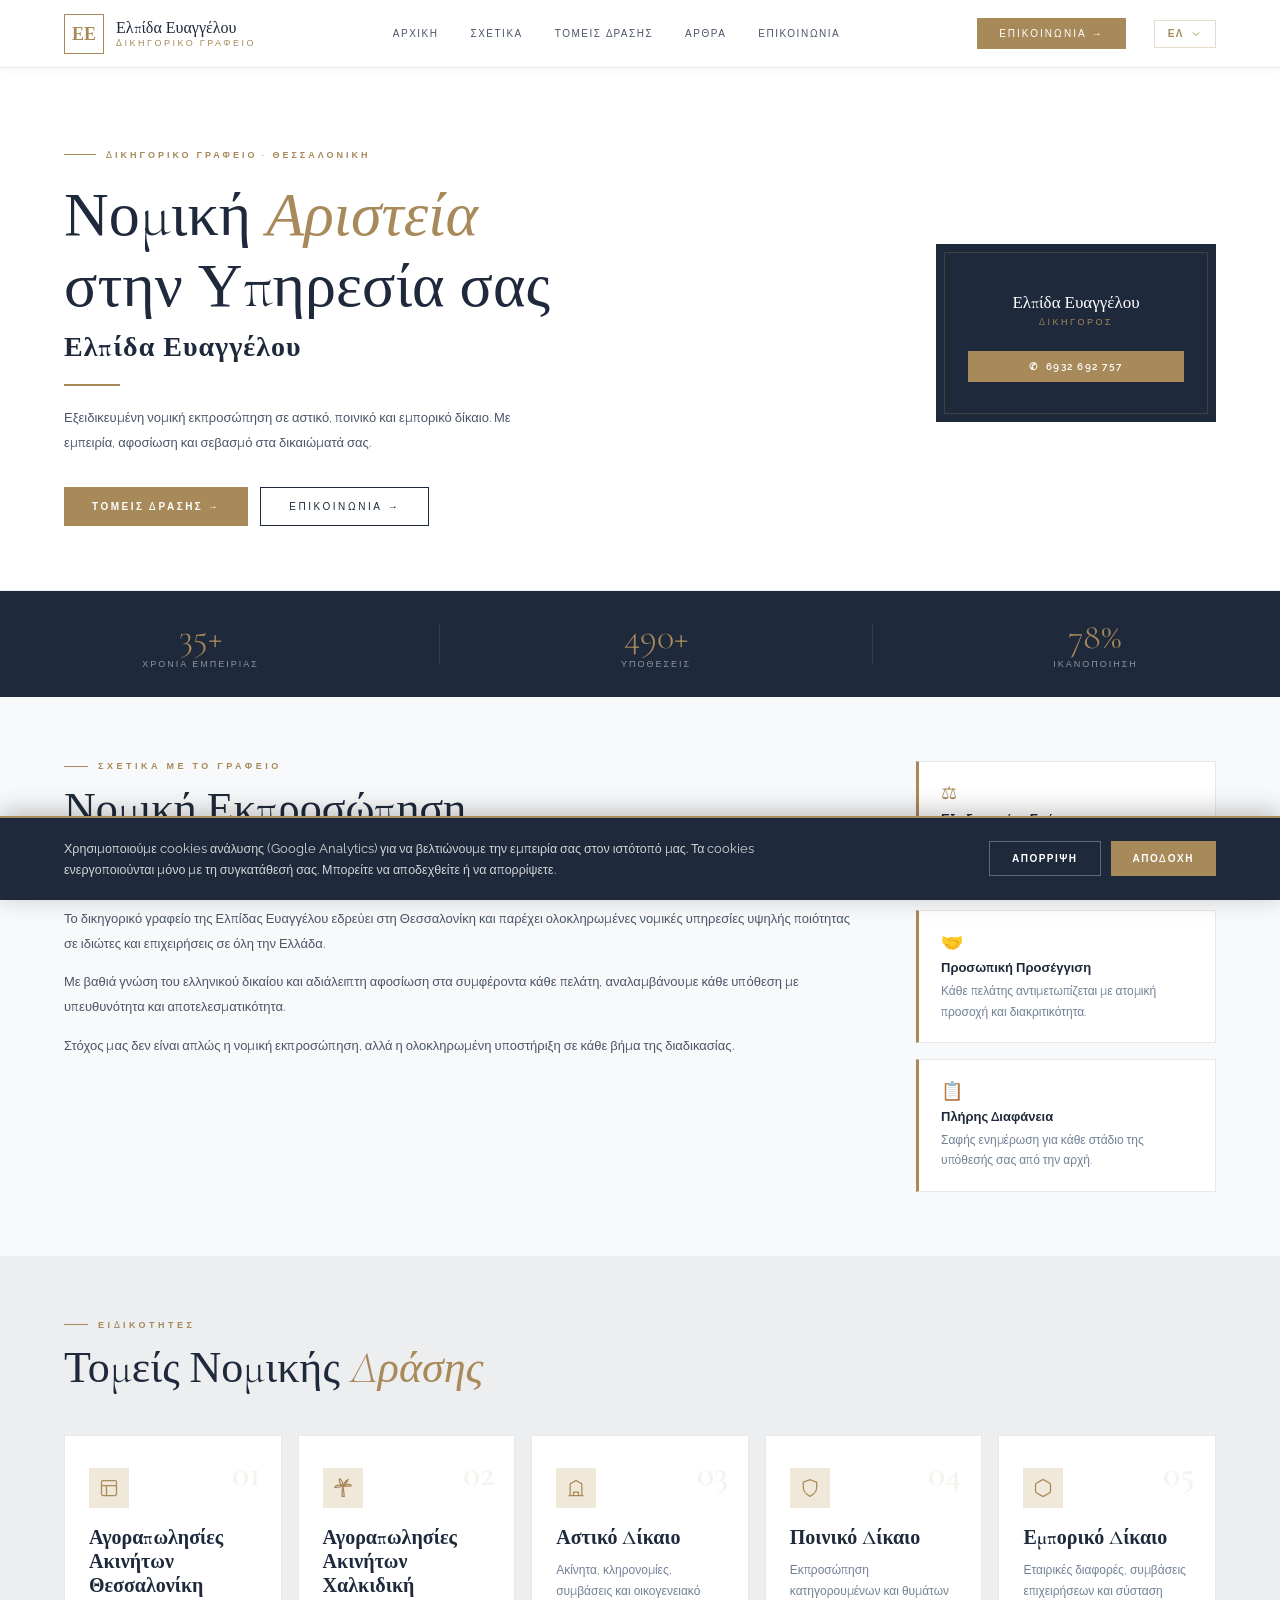
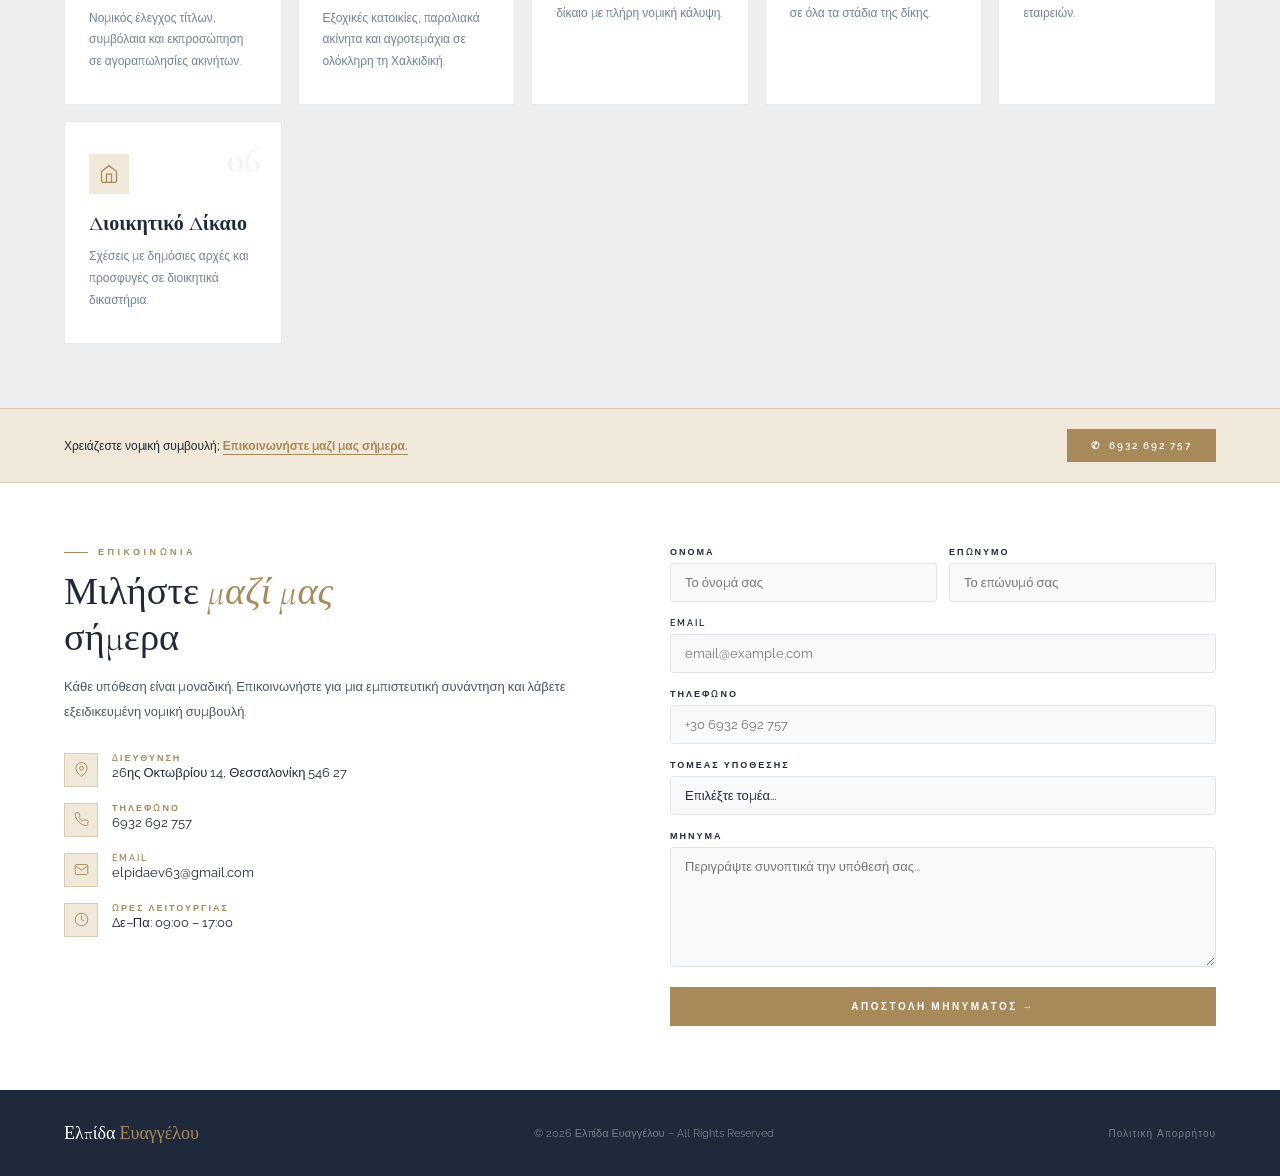
==== index.html @ ea80d116 "Align schema.org business name to nominative to match Google Business Profile Co-Authored-By: Claude" ====
﻿<!DOCTYPE html>
<html lang="el">
<head>
<meta charset="UTF-8">
<meta name="viewport" content="width=device-width, initial-scale=1.0">
<!-- Cookie consent + Google Analytics (loads only after consent) -->
<script src="/consent.js" defer></script>
<title>Δικηγόρος Θεσσαλονίκη – Ακίνητα & Αστικό Δίκαιο | Ελπίδα Ευαγγέλου</title>
<meta name="description" content="Δικηγορικό Γραφείο Ελπίδας Ευαγγέλου στη Θεσσαλονίκη. Αστικό, Ποινικό, Εμπορικό και Διοικητικό Δίκαιο.">
<link rel="canonical" href="https://www.evangeloulaw.gr/">
<link rel="icon" type="image/svg+xml" href="/favicon.svg">
<link rel="apple-touch-icon" href="/favicon.svg">
<!-- Schema.org: LegalService (local business) -->
<script type="application/ld+json">
{
  "@context": "https://schema.org",
  "@type": "LegalService",
  "@id": "https://www.evangeloulaw.gr/#legalservice",
  "name": "Δικηγορικό Γραφείο Ελπίδα Ευαγγέλου",
  "image": "https://www.evangeloulaw.gr/favicon.svg",
  "url": "https://www.evangeloulaw.gr/",
  "telephone": "+306932692757",
  "email": "elpidaev63@gmail.com",
  "priceRange": "€€",
  "address": {
    "@type": "PostalAddress",
    "streetAddress": "26ης Οκτωβρίου 14",
    "addressLocality": "Θεσσαλονίκη",
    "postalCode": "546 27",
    "addressCountry": "GR"
  },
  "geo": {
    "@type": "GeoCoordinates",
    "latitude": 40.6401,
    "longitude": 22.9444
  },
  "areaServed": [
    { "@type": "City", "name": "Θεσσαλονίκη" },
    { "@type": "AdministrativeArea", "name": "Χαλκιδική" }
  ],
  "openingHoursSpecification": [
    {
      "@type": "OpeningHoursSpecification",
      "dayOfWeek": ["Monday", "Tuesday", "Wednesday", "Thursday", "Friday"],
      "opens": "09:00",
      "closes": "17:00"
    }
  ],
  "knowsLanguage": ["el", "en"],
  "founder": { "@type": "Person", "name": "Ελπίδα Ευαγγέλου" },
  "hasOfferCatalog": {
    "@type": "OfferCatalog",
    "name": "Νομικές Υπηρεσίες",
    "itemListElement": [
      { "@type": "OfferCatalog", "name": "Αγοραπωλησίες Ακινήτων" },
      { "@type": "OfferCatalog", "name": "Αστικό Δίκαιο" },
      { "@type": "OfferCatalog", "name": "Ποινικό Δίκαιο" },
      { "@type": "OfferCatalog", "name": "Εμπορικό Δίκαιο" },
      { "@type": "OfferCatalog", "name": "Διοικητικό Δίκαιο" }
    ]
  }
}
</script>
<link href="https://fonts.googleapis.com/css2?family=Cormorant+Garamond:ital,wght@0,300;0,400;0,600;1,300;1,400&family=Raleway:wght@300;400;500;600&family=Playfair+Display:ital,wght@0,400;0,600;0,700;1,400&family=Lato:wght@300;400;700&family=Merriweather:ital,wght@0,300;0,400;0,700;1,400&family=Open+Sans:wght@300;400;600&display=swap" rel="stylesheet">
<style>
  *, *::before, *::after { margin: 0; padding: 0; box-sizing: border-box; }
  :root {
    --bg: #F8F9FA;
    --bg-section: #EDEEF0;
    --navy: #1E293B;
    --navy-mid: #2E3F55;
    --muted-gold: #A8895A;
    --muted-gold-light: #C4A97A;
    --muted-gold-pale: #F0E8D8;
    --text-body: #4A5568;
    --text-muted: #718096;
    --border: rgba(30,41,59,0.1);
    --border-gold: rgba(168,137,90,0.3);
    --white: #FFFFFF;
  }
  body { font-family: 'Raleway', sans-serif; background: var(--bg); color: var(--navy); overflow-x: hidden; }

  /* NAV */
  nav {
    position: sticky; top: 0; z-index: 1000;
    background: var(--white); border-bottom: 1px solid var(--border);
    display: flex; align-items: center; justify-content: space-between;
    padding: 0 5vw; height: 68px;
    box-shadow: 0 1px 8px rgba(30,41,59,0.06);
  }
  .logo { display: flex; align-items: center; gap: 12px; text-decoration: none; }
  .logo-icon {
    width: 40px; height: 40px; border: 1.5px solid var(--muted-gold);
    display: flex; align-items: center; justify-content: center;
    font-family: 'Cormorant Garamond', serif; font-size: 18px; color: var(--muted-gold); font-weight: 600;
  }
  .logo-text { font-family: 'Cormorant Garamond', serif; font-size: 16px; color: var(--navy); line-height: 1.2; font-weight: 400; }
  .logo-text span { display: block; font-size: 9px; letter-spacing: 2.5px; color: var(--muted-gold); font-family: 'Raleway', sans-serif; font-weight: 500; text-transform: uppercase; }
  .nav-links { display: flex; align-items: center; gap: 32px; }
  .nav-links a { color: var(--text-body); text-decoration: none; font-size: 10px; letter-spacing: 1.5px; text-transform: uppercase; font-weight: 500; transition: color 0.2s; }
  .nav-links a:hover { color: var(--muted-gold); }
  .nav-cta {
    background: var(--muted-gold); color: var(--white);
    padding: 10px 22px; font-size: 10px; letter-spacing: 2px; text-transform: uppercase;
    font-family: 'Raleway', sans-serif; font-weight: 500; border: none; cursor: pointer; transition: all 0.2s;
  }
  .nav-cta:hover { background: var(--navy-mid); }

  /* HERO */
  .hero {
    background: var(--white); padding: 72px 5vw 64px;
    display: flex; align-items: center; gap: 60px;
    border-bottom: 1px solid var(--border);
  }
  .hero-left { flex: 1; }
  .hero-eyebrow {
    display: inline-flex; align-items: center; gap: 10px;
    font-size: 9px; letter-spacing: 3px; color: var(--muted-gold); text-transform: uppercase; font-weight: 600; margin-bottom: 20px;
  }
  .hero-eyebrow::before { content: ''; width: 32px; height: 1px; background: var(--muted-gold); }
  .hero h1 {
    font-family: 'Cormorant Garamond', serif; font-size: clamp(38px, 5vw, 62px);
    font-weight: 300; line-height: 1.15; color: var(--navy); margin-bottom: 8px;
  }
  .hero h1 em { font-style: italic; color: var(--muted-gold); }
  .hero-name {
    font-family: 'Cormorant Garamond', serif; font-size: clamp(20px, 2.5vw, 28px);
    font-weight: 600; color: var(--navy); letter-spacing: 1px; margin-bottom: 20px;
  }
  .hero-rule { width: 56px; height: 2px; background: var(--muted-gold); margin-bottom: 20px; }
  .hero p { font-size: 13px; color: var(--text-body); line-height: 1.9; max-width: 460px; margin-bottom: 32px; }
  .hero-buttons { display: flex; gap: 12px; flex-wrap: wrap; }
  .btn-primary {
    background: var(--muted-gold); color: var(--white); padding: 13px 28px;
    font-size: 10px; letter-spacing: 2.5px; text-transform: uppercase; font-weight: 600;
    border: none; cursor: pointer; font-family: 'Raleway', sans-serif; transition: background 0.2s;
    text-decoration: none; display: inline-flex; align-items: center; gap: 8px;
  }
  .btn-primary:hover { background: var(--navy-mid); }
  .btn-outline {
    background: transparent; color: var(--navy); padding: 13px 28px;
    font-size: 10px; letter-spacing: 2.5px; text-transform: uppercase; font-weight: 500;
    border: 1.5px solid var(--navy); cursor: pointer; font-family: 'Raleway', sans-serif; transition: all 0.2s;
    text-decoration: none; display: inline-flex; align-items: center; gap: 8px;
  }
  .btn-outline:hover { background: var(--muted-gold); color: var(--white); }
  .hero-right {
    flex-shrink: 0; width: 280px;
    background: var(--navy); padding: 40px 32px; text-align: center; position: relative;
  }
  .hero-right::before {
    content: ''; position: absolute; inset: 8px; border: 1px solid rgba(168,137,90,0.25); pointer-events: none;
  }
  .hero-initials {
    font-family: 'Cormorant Garamond', serif; font-size: 64px; font-weight: 300; color: var(--muted-gold); line-height: 1; margin-bottom: 16px;
  }
  .hero-right-rule { width: 36px; height: 1px; background: var(--muted-gold); margin: 0 auto 14px; }
  .hero-right-name { font-family: 'Cormorant Garamond', serif; font-size: 17px; color: var(--white); font-weight: 400; margin-bottom: 4px; }
  .hero-right-title { font-size: 9px; letter-spacing: 2.5px; color: var(--muted-gold); text-transform: uppercase; margin-bottom: 24px; }
  .hero-right-phone {
    background: var(--muted-gold); color: var(--white); padding: 10px 20px;
    font-size: 10px; letter-spacing: 1.5px; font-weight: 600; display: block;
    text-decoration: none; transition: background 0.2s;
  }
  .hero-right-phone:hover { background: var(--muted-gold-light); }

  /* STATS BAR */
  .stats-bar {
    background: var(--navy); padding: 28px 5vw;
    display: flex; align-items: center; justify-content: space-around; gap: 24px; flex-wrap: wrap;
  }
  .stat { text-align: center; }
  .stat-num { font-family: 'Cormorant Garamond', serif; font-size: 36px; color: var(--muted-gold); font-weight: 300; line-height: 1; }
  .stat-label { font-size: 9px; letter-spacing: 2px; color: rgba(255,255,255,0.5); text-transform: uppercase; margin-top: 4px; }
  .stat-sep { width: 1px; height: 40px; background: rgba(255,255,255,0.1); }

  /* ABOUT */
  .about { background: var(--bg); padding: 64px 5vw; }
  .two-col { display: flex; gap: 60px; align-items: flex-start; }
  .section-label { font-size: 9px; letter-spacing: 3.5px; color: var(--muted-gold); text-transform: uppercase; font-weight: 600; margin-bottom: 12px; display: flex; align-items: center; gap: 10px; }
  .section-label::before { content: ''; width: 24px; height: 1px; background: var(--muted-gold); }
  .about-left { flex: 1; }
  .about-left h2 {
    font-family: 'Cormorant Garamond', serif; font-size: clamp(28px, 3.5vw, 44px);
    font-weight: 300; color: var(--navy); line-height: 1.2; margin-bottom: 18px;
  }
  .about-left h2 em { font-style: italic; color: var(--muted-gold); }
  .about-left p { font-size: 13px; color: var(--text-body); line-height: 1.9; margin-bottom: 14px; }
  .about-right { flex-shrink: 0; width: 300px; display: flex; flex-direction: column; gap: 16px; }
  .about-card {
    background: var(--white); border: 1px solid var(--border);
    border-left: 3px solid var(--muted-gold); padding: 20px 22px;
  }
  .about-card-icon { font-size: 18px; color: var(--muted-gold); margin-bottom: 8px; }
  .about-card h4 { font-size: 13px; font-weight: 600; color: var(--navy); margin-bottom: 6px; }
  .about-card p { font-size: 12px; color: var(--text-muted); line-height: 1.7; }

  /* PRACTICE */
  .practice { background: var(--bg-section); padding: 64px 5vw; }
  .section-header { margin-bottom: 40px; }
  .section-header h2 {
    font-family: 'Cormorant Garamond', serif; font-size: clamp(28px, 3.5vw, 44px);
    font-weight: 300; color: var(--navy); margin-top: 10px; line-height: 1.2;
  }
  .section-header h2 em { font-style: italic; color: var(--muted-gold); }
  .practice-grid { display: grid; grid-template-columns: repeat(auto-fit, minmax(200px, 1fr)); gap: 16px; }
  .practice-card {
    background: var(--white); border: 1px solid var(--border);
    padding: 32px 24px; position: relative; transition: all 0.3s; cursor: pointer;
  }
  .practice-card::after {
    content: ''; position: absolute; bottom: 0; left: 0; right: 0; height: 3px;
    background: var(--muted-gold); transform: scaleX(0); transition: transform 0.3s; transform-origin: left;
  }
  .practice-card:hover { box-shadow: 0 4px 20px rgba(30,41,59,0.08); border-color: var(--muted-gold-light); }
  .practice-card:hover::after { transform: scaleX(1); }
  .practice-icon {
    width: 40px; height: 40px; background: var(--muted-gold-pale);
    display: flex; align-items: center; justify-content: center; margin-bottom: 18px;
  }
  .practice-icon svg { width: 20px; height: 20px; stroke: var(--muted-gold); fill: none; stroke-width: 1.5; }
  .practice-card h3 { font-family: 'Cormorant Garamond', serif; font-size: 20px; color: var(--navy); font-weight: 600; margin-bottom: 10px; }
  .practice-card p { font-size: 12px; color: var(--text-muted); line-height: 1.8; }
  .practice-num { position: absolute; top: 16px; right: 20px; font-family: 'Cormorant Garamond', serif; font-size: 36px; color: rgba(168,137,90,0.1); font-weight: 600; }

  /* CONTACT */
  .contact { background: var(--white); padding: 64px 5vw; }
  .contact-grid { display: flex; gap: 60px; align-items: flex-start; }
  .contact-left { flex: 1; }
  .contact-left h2 { font-family: 'Cormorant Garamond', serif; font-size: clamp(26px, 3vw, 40px); font-weight: 300; color: var(--navy); margin: 10px 0 14px; line-height: 1.2; }
  .contact-left h2 em { font-style: italic; color: var(--muted-gold); }
  .contact-left > p { font-size: 13px; color: var(--text-body); line-height: 1.9; margin-bottom: 28px; }
  .contact-items { display: flex; flex-direction: column; gap: 16px; }
  .c-item { display: flex; align-items: flex-start; gap: 14px; }
  .c-icon {
    width: 34px; height: 34px; flex-shrink: 0; border: 1px solid var(--border-gold);
    background: var(--muted-gold-pale); display: flex; align-items: center; justify-content: center;
  }
  .c-icon svg { width: 15px; height: 15px; stroke: var(--muted-gold); fill: none; stroke-width: 1.5; }
  .c-label { font-size: 9px; letter-spacing: 2px; color: var(--muted-gold); text-transform: uppercase; font-weight: 600; margin-bottom: 2px; }
  .c-value { font-size: 13px; color: var(--navy); }
  a.c-item { text-decoration: none; transition: all 0.2s; border-radius: 0; }
  a.c-item:hover { background: var(--muted-gold-pale); padding: 6px 10px; margin: -6px -10px; }
  a.c-item:hover .c-value { color: var(--muted-gold); }
  .contact-right { flex: 1; }
  .form-group { margin-bottom: 16px; }
  .form-group label { display: block; font-size: 9px; letter-spacing: 2px; color: var(--navy); text-transform: uppercase; font-weight: 600; margin-bottom: 6px; }
  .form-group input, .form-group textarea, .form-group select {
    width: 100%; background: var(--bg); border: 1px solid var(--border);
    color: var(--navy); padding: 11px 14px; font-family: 'Raleway', sans-serif;
    font-size: 13px; outline: none; transition: border-color 0.2s; border-radius: 4px;
    -webkit-appearance: none;
  }
  .form-group input:focus, .form-group textarea:focus, .form-group select:focus { border-color: var(--muted-gold); background: var(--white); }
  .form-group textarea { resize: vertical; min-height: 120px; }
  .form-row { display: flex; gap: 12px; }
  .form-row .form-group { flex: 1; }
  .submit-btn {
    width: 100%; background: var(--muted-gold); color: var(--white); padding: 14px;
    font-size: 10px; letter-spacing: 2.5px; text-transform: uppercase; font-weight: 600;
    border: none; cursor: pointer; font-family: 'Raleway', sans-serif; transition: background 0.2s;
  }
  .submit-btn:hover { background: var(--navy-mid); }

  /* SUCCESS OVERLAY */
  .success-overlay {
    display: none;
    position: absolute; inset: 0;
    background: var(--white);
    flex-direction: column; align-items: center; justify-content: center;
    z-index: 10; padding: 40px 20px; text-align: center;
  }
  .success-overlay.show { display: flex; }

  /* Bubble */
  .success-bubble {
    width: 96px; height: 96px; border-radius: 50%;
    background: var(--muted-gold);
    display: flex; align-items: center; justify-content: center;
    margin-bottom: 24px;
    transform: scale(0);
    animation: bubblePop 0.55s cubic-bezier(0.175, 0.885, 0.32, 1.275) forwards;
  }
  @keyframes bubblePop {
    0%   { transform: scale(0); opacity: 0; }
    60%  { transform: scale(1.12); opacity: 1; }
    80%  { transform: scale(0.94); }
    100% { transform: scale(1); opacity: 1; }
  }

  /* Checkmark SVG */
  .check-svg { width: 44px; height: 44px; }
  .check-path {
    stroke: #fff; stroke-width: 3.5; fill: none;
    stroke-linecap: round; stroke-linejoin: round;
    stroke-dasharray: 60; stroke-dashoffset: 60;
    animation: drawCheck 0.4s ease forwards 0.45s;
  }
  @keyframes drawCheck {
    to { stroke-dashoffset: 0; }
  }

  /* Ripple rings */
  .success-bubble::before,
  .success-bubble::after {
    content: '';
    position: absolute;
    border-radius: 50%;
    border: 2px solid var(--muted-gold);
    opacity: 0;
    animation: ripple 1.4s ease-out infinite;
  }
  .success-bubble { position: relative; }
  .success-bubble::before { width: 120px; height: 120px; animation-delay: 0.6s; }
  .success-bubble::after  { width: 150px; height: 150px; animation-delay: 0.9s; }
  @keyframes ripple {
    0%   { transform: scale(0.7); opacity: 0.6; }
    100% { transform: scale(1.3); opacity: 0; }
  }

  .success-title {
    font-family: 'Cormorant Garamond', serif;
    font-size: 26px; font-weight: 300; color: var(--navy);
    margin-bottom: 10px;
    opacity: 0; transform: translateY(12px);
    animation: fadeUp 0.4s ease forwards 0.7s;
  }
  .success-title em { font-style: italic; color: var(--muted-gold); }
  .success-msg {
    font-size: 13px; color: var(--text-body); line-height: 1.8; max-width: 300px;
    opacity: 0; transform: translateY(10px);
    animation: fadeUp 0.4s ease forwards 0.85s;
  }
  .success-back {
    margin-top: 24px; background: transparent; border: 1.5px solid var(--muted-gold);
    color: var(--muted-gold); padding: 10px 24px; font-size: 10px; letter-spacing: 2px;
    text-transform: uppercase; font-weight: 600; font-family: 'Raleway', sans-serif;
    cursor: pointer; transition: all 0.2s;
    opacity: 0; animation: fadeUp 0.4s ease forwards 1s;
  }
  .success-back:hover { background: var(--muted-gold); color: var(--white); }

  /* CTA BANNER */
  .cta-banner {
    background: var(--muted-gold-pale); border-top: 1px solid var(--border-gold); border-bottom: 1px solid var(--border-gold);
    padding: 20px 5vw; display: flex; align-items: center; justify-content: space-between; flex-wrap: wrap; gap: 16px;
  }
  .cta-banner p { font-size: 12px; color: var(--navy); font-weight: 500; }
  .cta-banner p span { color: var(--muted-gold); font-weight: 600; }
  .cta-phone {
    background: var(--muted-gold); color: var(--white); padding: 11px 24px;
    font-size: 10px; letter-spacing: 2px; text-transform: uppercase; font-weight: 600;
    border: none; cursor: pointer; font-family: 'Raleway', sans-serif;
    text-decoration: none; display: inline-block; transition: background 0.2s;
  }
  .cta-phone:hover { background: var(--navy-mid); }

  /* FOOTER */
  footer {
    background: var(--navy); padding: 32px 5vw;
    display: flex; align-items: center; justify-content: space-between; flex-wrap: wrap; gap: 16px;
  }
  .footer-logo { font-family: 'Cormorant Garamond', serif; font-size: 18px; color: var(--white); }
  .footer-logo span { color: var(--muted-gold); }
  .footer-copy { font-size: 11px; color: rgba(255,255,255,0.4); }
  .footer-links { display: flex; gap: 24px; }
  .footer-links a { font-size: 10px; color: rgba(255,255,255,0.4); text-decoration: none; letter-spacing: 1px; transition: color 0.2s; }
  .footer-links a:hover { color: var(--muted-gold); }

  /* ANIMATIONS */
  @keyframes fadeUp { from { opacity: 0; transform: translateY(20px); } to { opacity: 1; transform: translateY(0); } }
  @keyframes slideInLeft { from { opacity: 0; transform: translateX(-40px); } to { opacity: 1; transform: translateX(0); } }
  .hero-left > * { animation: fadeUp 0.7s ease both; }

  /* STATS ANIMATION */
  .stat, .stat-sep { opacity: 0; }
  .stat.animated { animation: slideInLeft 0.5s ease both; }
  .stat-sep.animated { animation: slideInLeft 0.5s ease both; }

  /* BACK TO TOP */
  .back-to-top {
    position: fixed; bottom: 28px; right: 28px; z-index: 200;
    width: 44px; height: 44px;
    background: var(--muted-gold-pale); color: var(--muted-gold);
    border: 1.5px solid var(--border-gold);
    cursor: pointer;
    display: flex; align-items: center; justify-content: center;
    opacity: 0; pointer-events: none;
    transition: opacity 0.3s, background 0.2s, transform 0.2s, color 0.2s;
    box-shadow: 0 4px 16px rgba(168,137,90,0.15);
  }
  .back-to-top.visible { opacity: 1; pointer-events: all; }
  .back-to-top:hover { background: var(--muted-gold); color: var(--white); border-color: var(--muted-gold); transform: translateY(-3px); }
  .back-to-top svg { width: 18px; height: 18px; stroke: currentColor; fill: none; stroke-width: 2; }
  .hero-eyebrow { animation-delay: 0.05s; }
  .hero h1 { animation-delay: 0.15s; }
  .hero-name { animation-delay: 0.2s; }
  .hero-rule { animation-delay: 0.25s; }
  .hero p { animation-delay: 0.3s; }
  .hero-buttons { animation-delay: 0.38s; }

  /* RESPONSIVE */
  @media (max-width: 768px) {
    .nav-links { display: none; }
    .hero { flex-direction: column; padding: 48px 5vw 40px; gap: 32px; }
    .hero-right { width: 100%; }
    .two-col { flex-direction: column; }
    .about-right { width: 100%; }
    .contact-grid { flex-direction: column; }
    a.c-item {
      border: 1.5px solid var(--border-gold);
      background: var(--muted-gold-pale);
      padding: 14px 16px;
      border-radius: 0;
      align-items: center;
      position: relative;
    }
    a.c-item::after {
      content: '›';
      position: absolute;
      right: 16px;
      font-size: 20px;
      color: var(--muted-gold);
      line-height: 1;
    }
    a.c-item:hover {
      background: var(--muted-gold);
      border-color: var(--muted-gold);
      padding: 14px 16px;
      margin: 0;
    }
    a.c-item:hover .c-value,
    a.c-item:hover .c-label { color: var(--white); }
    a.c-item:hover .c-icon { background: rgba(255,255,255,0.2); border-color: rgba(255,255,255,0.3); }
    a.c-item:hover svg { stroke: var(--white); }
    a.c-item:hover::after { color: var(--white); }
    a.c-item:active { transform: scale(0.98); }
    .stat-sep { display: none; }
  }

  /* LANGUAGE SWITCHER */
  .lang-switcher { position: relative; margin-left: 14px; }
  .lang-btn {
    display: flex; align-items: center; gap: 6px;
    background: transparent; border: 1.5px solid var(--border-gold);
    color: var(--muted-gold); padding: 7px 13px;
    font-family: 'Raleway', sans-serif; font-size: 10px;
    letter-spacing: 1.5px; text-transform: uppercase; font-weight: 600;
    cursor: pointer; transition: all 0.2s;
  }
  .lang-btn:hover { background: var(--muted-gold-pale); }
  .lang-btn svg { width: 12px; height: 12px; stroke: var(--muted-gold); fill: none; stroke-width: 2; transition: transform 0.2s; }
  .lang-switcher.open .lang-btn svg { transform: rotate(180deg); }
  .lang-dropdown {
    position: absolute; top: 100%; right: 0;
    background: var(--white); border: 1px solid var(--border);
    box-shadow: 0 8px 24px rgba(30,41,59,0.1);
    min-width: 140px; z-index: 200;
    opacity: 0; pointer-events: none; transform: translateY(-6px);
    transition: opacity 0.2s, transform 0.2s;
  }
  .lang-switcher.open .lang-dropdown { opacity: 1; pointer-events: all; transform: translateY(0); }
  .lang-option {
    display: flex; align-items: center; gap: 10px;
    padding: 10px 14px; cursor: pointer;
    font-size: 11px; letter-spacing: 1px; text-transform: uppercase;
    font-weight: 500; color: var(--text-body);
    transition: background 0.15s, color 0.15s; border: none;
    background: transparent; width: 100%; text-align: left;
    font-family: 'Raleway', sans-serif;
  }
  .lang-option:hover { background: var(--muted-gold-pale); color: var(--muted-gold); }
  .lang-option.active { color: var(--muted-gold); font-weight: 600; }
  .lang-flag { font-size: 16px; line-height: 1; }

  /* LANGUAGE FONT THEMES */
  body.lang-en {
    font-family: 'Lato', sans-serif;
  }
  body.lang-en .logo-text,
  body.lang-en h1, body.lang-en h2, body.lang-en h3, body.lang-en h4,
  body.lang-en .hero h1, body.lang-en .about-left h2,
  body.lang-en .contact-left h2, body.lang-en .section-header h2,
  body.lang-en .hero-initials, body.lang-en .footer-logo,
  body.lang-en .stat-num, body.lang-en .practice-card h3 {
    font-family: 'Playfair Display', serif;
  }
  body.lang-en .logo-text span, body.lang-en .nav-links a,
  body.lang-en .nav-cta, body.lang-en .section-label,
  body.lang-en .hero-eyebrow, body.lang-en .btn-primary,
  body.lang-en .btn-outline, body.lang-en .submit-btn,
  body.lang-en .c-label, body.lang-en .stat-label,
  body.lang-en .hero-right-title, body.lang-en .lang-btn {
    font-family: 'Lato', sans-serif;
  }

  body.lang-ro {
    font-family: 'Open Sans', sans-serif;
  }
  body.lang-ro .logo-text,
  body.lang-ro h1, body.lang-ro h2, body.lang-ro h3, body.lang-ro h4,
  body.lang-ro .hero h1, body.lang-ro .about-left h2,
  body.lang-ro .contact-left h2, body.lang-ro .section-header h2,
  body.lang-ro .hero-initials, body.lang-ro .footer-logo,
  body.lang-ro .stat-num, body.lang-ro .practice-card h3 {
    font-family: 'Merriweather', serif;
  }
  body.lang-ro .logo-text span, body.lang-ro .nav-links a,
  body.lang-ro .nav-cta, body.lang-ro .section-label,
  body.lang-ro .hero-eyebrow, body.lang-ro .btn-primary,
  body.lang-ro .btn-outline, body.lang-ro .submit-btn,
  body.lang-ro .c-label, body.lang-ro .stat-label,
  body.lang-ro .hero-right-title, body.lang-ro .lang-btn {
    font-family: 'Open Sans', sans-serif;
  }
</style>
</head>
<body>

<!-- NAV -->
<nav>
  <a href="#" class="logo" onclick="window.scrollTo({top:0,behavior:'smooth'});return false;">
    <div class="logo-icon">ΕΕ</div>
    <div class="logo-text">
      Ελπίδα Ευαγγέλου
      <span>Δικηγορικό Γραφείο</span>
    </div>
  </a>
  <div class="nav-links">
    <a href="#" data-i18n="nav_home">Αρχική</a>
    <a href="#about" data-i18n="nav_about" onclick="smoothScroll('about');return false;">Σχετικά</a>
    <a href="#practice" data-i18n="nav_practice" onclick="smoothScroll('practice');return false;">Τομείς Δράσης</a>
    <a href="/arthra" data-i18n="nav_articles">Άρθρα</a>
    <a href="/epikoinonia" data-i18n="nav_contact">Επικοινωνία</a>
  </div>
  <div style="display:flex;align-items:center;gap:14px;">
    <button class="nav-cta" onclick="window.location.href='/epikoinonia'">Επικοινωνία &rarr;</button>
    <div class="lang-switcher">
      <button class="lang-btn" id="langBtn" onclick="toggleLangMenu(event)">
        <span id="currentLang">ΕΛ</span>
        <svg viewBox="0 0 24 24"><polyline points="6 9 12 15 18 9"/></svg>
      </button>
      <div class="lang-dropdown">
        <button class="lang-option active" onclick="setLang('el')"><span class="lang-flag">🇬🇷</span> Ελληνικά</button>
        <button class="lang-option" onclick="setLang('en')"><span class="lang-flag">🇬🇧</span> English</button>
        <button class="lang-option" onclick="setLang('ro')"><span class="lang-flag">🇷🇴</span> Română</button>
      </div>
    </div>
  </div>
</nav>

<!-- HERO -->
<section class="hero">
  <div class="hero-left">
    <div class="hero-eyebrow">Δικηγορικό Γραφείο · Θεσσαλονίκη</div>
    <h1>Νομική <em>Αριστεία</em><br>στην Υπηρεσία σας</h1>
    <div class="hero-name">Ελπίδα Ευαγγέλου</div>
    <div class="hero-rule"></div>
    <p>Εξειδικευμένη νομική εκπροσώπηση σε αστικό, ποινικό και εμπορικό δίκαιο. Με εμπειρία, αφοσίωση και σεβασμό στα δικαιώματά σας.</p>
    <div class="hero-buttons">
      <a href="#practice" class="btn-primary" onclick="smoothScroll('practice');return false;">Τομείς Δράσης &rarr;</a>
      <a href="#contact" class="btn-outline" onclick="smoothScroll('contact');return false;">Επικοινωνία &rarr;</a>
    </div>
  </div>
  <div class="hero-right">
    <div class="hero-right-name" style="text-align:center;margin-top:8px;">Ελπίδα Ευαγγέλου</div>
    <div class="hero-right-title">Δικηγόρος</div>
    <a href="tel:+306932692757" class="hero-right-phone">&#9990;&nbsp; 6932 692 757</a>
  </div>
</section>

<!-- STATS BAR -->
<div class="stats-bar">
  <div class="stat"><div class="stat-num">35+</div><div class="stat-label">Χρόνια Εμπειρίας</div></div>
  <div class="stat-sep"></div>
  <div class="stat"><div class="stat-num">500+</div><div class="stat-label">Υποθέσεις</div></div>
  <div class="stat-sep"></div>
  <div class="stat"><div class="stat-num">98%</div><div class="stat-label">Ικανοποίηση</div></div>
</div>

<!-- ABOUT -->
<section class="about" id="about">
  <div class="two-col">
    <div class="about-left">
      <div class="section-label">Σχετικά με το Γραφείο</div>
      <h2>Νομική Εκπροσώπηση<br>που <em>Εμπιστεύεστε</em></h2>
      <p>Το δικηγορικό γραφείο της Ελπίδας Ευαγγέλου εδρεύει στη Θεσσαλονίκη και παρέχει ολοκληρωμένες νομικές υπηρεσίες υψηλής ποιότητας σε ιδιώτες και επιχειρήσεις σε όλη την Ελλάδα.</p>
      <p>Με βαθιά γνώση του ελληνικού δικαίου και αδιάλειπτη αφοσίωση στα συμφέροντα κάθε πελάτη, αναλαμβάνουμε κάθε υπόθεση με υπευθυνότητα και αποτελεσματικότητα.</p>
      <p>Στόχος μας δεν είναι απλώς η νομική εκπροσώπηση, αλλά η ολοκληρωμένη υποστήριξη σε κάθε βήμα της διαδικασίας.</p>
    </div>
    <div class="about-right">
      <div class="about-card">
        <div class="about-card-icon">⚖</div>
        <h4>Εξειδικευμένη Γνώση</h4>
        <p>Βαθιά κατανόηση του ελληνικού και ευρωπαϊκού δικαίου σε κάθε τομέα.</p>
      </div>
      <div class="about-card">
        <div class="about-card-icon">🤝</div>
        <h4>Προσωπική Προσέγγιση</h4>
        <p>Κάθε πελάτης αντιμετωπίζεται με ατομική προσοχή και διακριτικότητα.</p>
      </div>
      <div class="about-card">
        <div class="about-card-icon">📋</div>
        <h4>Πλήρης Διαφάνεια</h4>
        <p>Σαφής ενημέρωση για κάθε στάδιο της υπόθεσής σας από την αρχή.</p>
      </div>
    </div>
  </div>
</section>

<!-- PRACTICE AREAS -->
<section class="practice" id="practice">
  <div class="section-header">
    <div class="section-label">Ειδικότητες</div>
    <h2>Τομείς Νομικής <em>Δράσης</em></h2>
  </div>
  <div class="practice-grid">
    <a class="practice-card" href="/agorapwlisies-akineton-thessaloniki" style="text-decoration:none;color:inherit;display:block;">
      <div class="practice-num">01</div>
      <div class="practice-icon">
        <svg viewBox="0 0 24 24" fill="none" stroke="#A8895A" stroke-width="1.5" width="20" height="20"><rect x="3" y="3" width="18" height="18" rx="2"/><path d="M3 9h18M9 21V9"/></svg>
      </div>
      <h3>Αγοραπωλησίες Ακινήτων Θεσσαλονίκη</h3>
      <p>Νομικός έλεγχος τίτλων, συμβόλαια και εκπροσώπηση σε αγοραπωλησίες ακινήτων.</p>
    </a>
    <a class="practice-card" href="/agorapwlisies-akineton-xalkidiki" style="text-decoration:none;color:inherit;display:block;">
      <div class="practice-num">02</div>
      <div class="practice-icon">
        <svg viewBox="0 0 24 24" width="20" height="20" fill="#A8895A">
          <!-- trunk -->
          <path d="M11 22 C10.5 17 11 13 12 10 C12.5 13 13 17 13.5 22 Z"/>
          <!-- left drooping frond -->
          <path d="M12 10 C7 10 3 13 2 11 C5 7 10 9 12 10 Z"/>
          <!-- upper-left frond -->
          <path d="M12 10 C8 8 7 3 8 1 C11 3 12 8 12 10 Z"/>
          <!-- top-right frond -->
          <path d="M12 10 C13 7 16 3 18 2 C17 6 13 8 12 10 Z"/>
          <!-- right frond -->
          <path d="M12 10 C16 9 20 11 22 9 C19 5 15 8 12 10 Z"/>
        </svg>
      </div>
      <h3>Αγοραπωλησίες Ακινήτων Χαλκιδική</h3>
      <p>Εξοχικές κατοικίες, παραλιακά ακίνητα και αγροτεμάχια σε ολόκληρη τη Χαλκιδική.</p>
    </a>
    <a class="practice-card" href="/astiko-dikaio-thessaloniki" style="text-decoration:none;color:inherit;display:block;">
      <div class="practice-num">03</div>
      <div class="practice-icon">
        <svg viewBox="0 0 24 24" fill="none" stroke="#A8895A" stroke-width="1.5" width="20" height="20"><path d="M3 21h18M5 21V7l7-4 7 4v14M9 21v-4h6v4"/></svg>
      </div>
      <h3>Αστικό Δίκαιο</h3>
      <p>Ακίνητα, κληρονομίες, συμβάσεις και οικογενειακό δίκαιο με πλήρη νομική κάλυψη.</p>
    </a>
    <a class="practice-card" href="/poiniko-dikaio-thessaloniki" style="text-decoration:none;color:inherit;display:block;">
      <div class="practice-num">04</div>
      <div class="practice-icon">
        <svg viewBox="0 0 24 24" fill="none" stroke="#A8895A" stroke-width="1.5" width="20" height="20"><path d="M12 22s8-4 8-10V5l-8-3-8 3v7c0 6 8 10 8 10z"/></svg>
      </div>
      <h3>Ποινικό Δίκαιο</h3>
      <p>Εκπροσώπηση κατηγορουμένων και θυμάτων σε όλα τα στάδια της δίκης.</p>
    </a>
    <a class="practice-card" href="/emporiko-dikaio-thessaloniki" style="text-decoration:none;color:inherit;display:block;">
      <div class="practice-num">05</div>
      <div class="practice-icon">
        <svg viewBox="0 0 24 24" fill="none" stroke="#A8895A" stroke-width="1.5" width="20" height="20"><path d="M21 16V8a2 2 0 0 0-1-1.73l-7-4a2 2 0 0 0-2 0l-7 4A2 2 0 0 0 3 8v8a2 2 0 0 0 1 1.73l7 4a2 2 0 0 0 2 0l7-4A2 2 0 0 0 21 16z"/></svg>
      </div>
      <h3>Εμπορικό Δίκαιο</h3>
      <p>Εταιρικές διαφορές, συμβάσεις επιχειρήσεων και σύσταση εταιρειών.</p>
    </a>
    <a class="practice-card" href="/dioikitiko-dikaio-thessaloniki" style="text-decoration:none;color:inherit;display:block;">
      <div class="practice-num">06</div>
      <div class="practice-icon">
        <svg viewBox="0 0 24 24" fill="none" stroke="#A8895A" stroke-width="1.5" width="20" height="20"><path d="M3 9l9-7 9 7v11a2 2 0 0 1-2 2H5a2 2 0 0 1-2-2z"/><polyline points="9 22 9 12 15 12 15 22"/></svg>
      </div>
      <h3>Διοικητικό Δίκαιο</h3>
      <p>Σχέσεις με δημόσιες αρχές και προσφυγές σε διοικητικά δικαστήρια.</p>
    </a>
  </div>
</section>

<!-- CTA BANNER -->
<div class="cta-banner">
  <p>Χρειάζεστε νομική συμβουλή; <a href="#contact" onclick="document.getElementById('contact').scrollIntoView({behavior:'smooth'});return false;" style="color:var(--muted-gold);font-weight:600;text-decoration:none;border-bottom:1px solid var(--muted-gold);padding-bottom:1px;transition:opacity 0.2s;" onmouseover="this.style.opacity='0.7'" onmouseout="this.style.opacity='1'">Επικοινωνήστε μαζί μας σήμερα.</a></p>
  <a href="tel:+306932692757" class="cta-phone">&#9990;&nbsp; 6932 692 757</a>
</div>

<!-- CONTACT -->
<section class="contact" id="contact">
  <div class="contact-grid">
    <div class="contact-left">
      <div class="section-label">Επικοινωνία</div>
      <h2>Μιλήστε <em>μαζί μας</em><br>σήμερα</h2>
      <p>Κάθε υπόθεση είναι μοναδική. Επικοινωνήστε για μια εμπιστευτική συνάντηση και λάβετε εξειδικευμένη νομική συμβουλή.</p>
      <div class="contact-items">
        <a class="c-item" href="https://www.google.com/maps/place/%CE%94%CE%B9%CE%BA%CE%B7%CE%B3%CE%BF%CF%81%CE%B9%CE%BA%CF%8C+%CE%93%CF%81%CE%B1%CF%86%CE%B5%CE%AF%CE%BF+%CE%95%CE%BB%CF%80%CE%AF%CE%B4%CE%B1+%CE%95%CF%85%CE%B1%CE%B3%CE%B3%CE%AD%CE%BB%CE%BF%CF%85+%CE%94./@40.6401015,22.9301926,958m/data=!3m2!1e3!4b1!4m6!3m5!1s0x14a83971e0029765:0xbc2f5aebbb17e87b!8m2!3d40.6401015!4d22.9327729!16s%2Fg%2F11lkd0z451?entry=ttu" target="_blank" rel="noopener">
          <div class="c-icon"><svg viewBox="0 0 24 24" fill="none" stroke="#A8895A" stroke-width="1.5" width="15" height="15"><path d="M21 10c0 7-9 13-9 13s-9-6-9-13a9 9 0 0 1 18 0z"/><circle cx="12" cy="10" r="3"/></svg></div>
          <div><div class="c-label">Διεύθυνση</div><div class="c-value">26ης Οκτωβρίου 14, Θεσσαλονίκη 546 27</div></div>
        </a>
        <a class="c-item" href="tel:+306932692757">
          <div class="c-icon"><svg viewBox="0 0 24 24" fill="none" stroke="#A8895A" stroke-width="1.5" width="15" height="15"><path d="M22 16.92v3a2 2 0 0 1-2.18 2 19.79 19.79 0 0 1-8.63-3.07A19.5 19.5 0 0 1 4.69 12a19.79 19.79 0 0 1-3.07-8.67A2 2 0 0 1 3.56 1.15h3a2 2 0 0 1 2 1.72c.127.96.361 1.903.7 2.81a2 2 0 0 1-.45 2.11L8.09 8.91a16 16 0 0 0 5.5 5.5l1.27-1.27a2 2 0 0 1 2.11-.45c.907.339 1.85.573 2.81.7A2 2 0 0 1 22 16.92z"/></svg></div>
          <div><div class="c-label">Τηλέφωνο</div><div class="c-value">6932 692 757</div></div>
        </a>
        <a class="c-item" href="mailto:elpidaev63@gmail.com">
          <div class="c-icon"><svg viewBox="0 0 24 24" fill="none" stroke="#A8895A" stroke-width="1.5" width="15" height="15"><path d="M4 4h16c1.1 0 2 .9 2 2v12c0 1.1-.9 2-2 2H4c-1.1 0-2-.9-2-2V6c0-1.1.9-2 2-2z"/><polyline points="22,6 12,13 2,6"/></svg></div>
          <div><div class="c-label">Email</div><div class="c-value">elpidaev63@gmail.com</div></div>
        </a>
        <div class="c-item">
          <div class="c-icon"><svg viewBox="0 0 24 24" fill="none" stroke="#A8895A" stroke-width="1.5" width="15" height="15"><circle cx="12" cy="12" r="10"/><polyline points="12 6 12 12 16 14"/></svg></div>
          <div><div class="c-label">Ώρες Λειτουργίας</div><div class="c-value">Δε–Πα: 09:00 – 17:00</div></div>
        </div>
      </div>
    </div>
    <div class="contact-right" style="position:relative;">
      <!-- Success overlay -->
      <div class="success-overlay" id="successOverlay">
        <div class="success-bubble">
          <svg class="check-svg" viewBox="0 0 44 44">
            <path class="check-path" d="M10 22 L19 32 L34 14"/>
          </svg>
        </div>
        <div class="success-title">Το μήνυμά σας <em>εστάλη!</em></div>
        <p class="success-msg">Σας ευχαριστούμε για την επικοινωνία. Θα σας απαντήσουμε το συντομότερο δυνατό.</p>
        <button class="success-back" onclick="resetContactForm()">← Νέο Μήνυμα</button>
      </div>
      <form id="contactForm" onsubmit="submitContactForm(event)" novalidate>
        <div class="form-row">
          <div class="form-group"><label>Όνομα</label><input type="text" id="cf-name" placeholder="Το όνομά σας" required></div>
          <div class="form-group"><label>Επώνυμο</label><input type="text" id="cf-surname" placeholder="Το επώνυμό σας"></div>
        </div>
        <div class="form-group"><label>Email</label><input type="email" id="cf-email" placeholder="email@example.com" required></div>
        <div class="form-group"><label>Τηλέφωνο</label><input type="tel" id="cf-phone" placeholder="+30 6932 692 757"></div>
        <div class="form-group">
          <label>Τομέας Υπόθεσης</label>
          <select id="cf-area">
            <option value="">Επιλέξτε τομέα...</option>
            <option>Αστικό Δίκαιο</option>
            <option>Ποινικό Δίκαιο</option>
            <option>Εμπορικό Δίκαιο</option>
            <option>Διοικητικό Δίκαιο</option>
          </select>
        </div>
        <div class="form-group"><label>Μήνυμα</label><textarea id="cf-message" placeholder="Περιγράψτε συνοπτικά την υπόθεσή σας..." required></textarea></div>
        <div id="cf-error" style="display:none;background:#FEF2F2;border:1px solid #FECACA;color:#991B1B;padding:10px 14px;font-size:12px;margin-bottom:12px;"></div>
        <button class="submit-btn" type="submit" id="cf-btn">Αποστολή Μηνύματος &rarr;</button>
      </form>
    </div>
  </div>
</section>

<!-- FOOTER -->
<footer>
  <div class="footer-logo">Ελπίδα <span>Ευαγγέλου</span></div>
  <div class="footer-copy">&copy; 2026 Ελπίδα Ευαγγέλου &ndash; All Rights Reserved</div>
  <div class="footer-links">
    <a href="/politiki-aporritou">Πολιτική Απορρήτου</a>
  </div>
</footer>

<!-- BACK TO TOP -->
<button class="back-to-top" id="backToTop" onclick="window.scrollTo({top:0,behavior:'smooth'})" aria-label="Επιστροφή στην αρχή">
  <svg viewBox="0 0 24 24"><polyline points="18 15 12 9 6 15"/></svg>
</button>

<script>
  // Back to top visibility
  const btn = document.getElementById('backToTop');
  window.addEventListener('scroll', () => {
    btn.classList.toggle('visible', window.scrollY > 300);
  });

  // Count-up animation: numbers go from 0 to their target value
  function countUp(el, delay = 0, duration = 2000) {
    const target = el.dataset.target || el.textContent.trim();
    el.dataset.target = target;
    const num = parseInt(target.replace(/[^0-9]/g, ''), 10);
    const suffix = target.replace(/[0-9]/g, '');
    if (isNaN(num)) return;
    el.textContent = '0' + suffix;
    const startTime = performance.now() + delay;
    function tick(now) {
      if (now < startTime) { requestAnimationFrame(tick); return; }
      const p = Math.min((now - startTime) / duration, 1);
      const eased = 1 - Math.pow(1 - p, 4); // easeOutQuart — slower towards the end
      el.textContent = Math.round(eased * num) + suffix;
      if (p < 1) requestAnimationFrame(tick);
      else el.textContent = num + suffix;
    }
    requestAnimationFrame(tick);
  }

  // Stats bar animation with staggered delay + count-up
  const statsBar = document.querySelector('.stats-bar');
  const statsItems = statsBar.querySelectorAll('.stat, .stat-sep');
  const observer = new IntersectionObserver((entries) => {
    entries.forEach(entry => {
      if (entry.isIntersecting) {
        statsItems.forEach((el, i) => {
          el.style.animationDelay = (i * 0.12) + 's';
          el.classList.add('animated');
        });
        statsBar.querySelectorAll('.stat-num').forEach((el, i) => countUp(el, i * 600));
        observer.disconnect();
      }
    });
  }, { threshold: 0.3 });
  observer.observe(statsBar);
</script>


<script>
const translations = {
  el: {
    nav_home: 'Αρχική', nav_about: 'Σχετικά', nav_practice: 'Τομείς Δράσης', nav_contact: 'Επικοινωνία',
    nav_cta: 'Επικοινωνία →', lang_label: 'ΕΛ',
    hero_eyebrow: 'Δικηγορικό Γραφείο · Θεσσαλονίκη',
    hero_h1: 'Νομική <em>Αριστεία</em><br>στην Υπηρεσία σας',
    hero_name: 'Ελπίδα Ευαγγέλου',
    hero_p: 'Εξειδικευμένη νομική εκπροσώπηση σε αστικό, ποινικό και εμπορικό δίκαιο. Με εμπειρία, αφοσίωση και σεβασμό στα δικαιώματά σας.',
    hero_btn1: 'Τομείς Δράσης →', hero_btn2: 'Επικοινωνία →',
    hero_title: 'Δικηγόρος',
    stat1: 'Χρόνια Εμπειρίας', stat2: 'Υποθέσεις', stat3: 'Ικανοποίηση', stat4: 'Διαθεσιμότητα',
    about_label: 'Σχετικά με το Γραφείο',
    about_h2: 'Νομική Εκπροσώπηση<br>που <em>Εμπιστεύεστε</em>',
    about_p1: 'Το δικηγορικό γραφείο της Ελπίδας Ευαγγέλου εδρεύει στη Θεσσαλονίκη και παρέχει ολοκληρωμένες νομικές υπηρεσίες υψηλής ποιότητας σε ιδιώτες και επιχειρήσεις σε όλη την Ελλάδα.',
    about_p2: 'Με βαθιά γνώση του ελληνικού δικαίου και αδιάλειπτη αφοσίωση στα συμφέροντα κάθε πελάτη, αναλαμβάνουμε κάθε υπόθεση με υπευθυνότητα και αποτελεσματικότητα.',
    about_p3: 'Στόχος μας δεν είναι απλώς η νομική εκπροσώπηση, αλλά η ολοκληρωμένη υποστήριξη σε κάθε βήμα της διαδικασίας.',
    card1_h: 'Εξειδικευμένη Γνώση', card1_p: 'Βαθιά κατανόηση του ελληνικού και ευρωπαϊκού δικαίου σε κάθε τομέα.',
    card2_h: 'Προσωπική Προσέγγιση', card2_p: 'Κάθε πελάτης αντιμετωπίζεται με ατομική προσοχή και διακριτικότητα.',
    card3_h: 'Πλήρης Διαφάνεια', card3_p: 'Σαφής ενημέρωση για κάθε στάδιο της υπόθεσής σας από την αρχή.',
    practice_label: 'Ειδικότητες', practice_h2: 'Τομείς Νομικής <em>Δράσης</em>',
    p1_h: 'Αστικό Δίκαιο', p1_p: 'Ακίνητα, κληρονομίες, συμβάσεις και οικογενειακό δίκαιο με πλήρη νομική κάλυψη.',
    p2_h: 'Ποινικό Δίκαιο', p2_p: 'Εκπροσώπηση κατηγορουμένων και θυμάτων σε όλα τα στάδια της δίκης.',
    p3_h: 'Εμπορικό Δίκαιο', p3_p: 'Εταιρικές διαφορές, συμβάσεις επιχειρήσεων και σύσταση εταιρειών.',
    p4_h: 'Διοικητικό Δίκαιο', p4_p: 'Σχέσεις με δημόσιες αρχές και προσφυγές σε διοικητικά δικαστήρια.',
    cta_text: 'Χρειάζεστε νομική συμβουλή;', cta_link: 'Επικοινωνήστε μαζί μας σήμερα.',
    contact_label: 'Επικοινωνία', contact_h2: 'Μιλήστε <em>μαζί μας</em><br>σήμερα',
    contact_p: 'Κάθε υπόθεση είναι μοναδική. Επικοινωνήστε για μια εμπιστευτική συνάντηση και λάβετε εξειδικευμένη νομική συμβουλή.',
    c_addr: 'Διεύθυνση', c_phone: 'Τηλέφωνο', c_email: 'Email', c_hours: 'Ώρες Λειτουργίας', c_hours_val: 'Δε–Πα: 09:00 – 17:00',
    f_name: 'Όνομα', f_surname: 'Επώνυμο', f_ph_name: 'Το όνομά σας', f_ph_surname: 'Το επώνυμό σας',
    f_phone_label: 'Τηλέφωνο', f_area: 'Τομέας Υπόθεσης', f_area_opt0: 'Επιλέξτε τομέα...',
    f_msg: 'Μήνυμα', f_ph_msg: 'Περιγράψτε συνοπτικά την υπόθεσή σας...',
    f_submit: 'Αποστολή Μηνύματος →',
    footer_copy: '© 2026 Ελπίδα Ευαγγέλου – All Rights Reserved',
    footer_privacy: 'Πολιτική Απορρήτου', footer_terms: 'Όροι Χρήσης',
    logo_sub: 'Δικηγορικό Γραφείο',
  },
  en: {
    nav_home: 'Home', nav_about: 'About', nav_practice: 'Practice Areas', nav_contact: 'Contact',
    nav_cta: 'Contact Us →', lang_label: 'EN',
    hero_eyebrow: 'Law Firm · Thessaloniki',
    hero_h1: 'Legal <em>Excellence</em><br>at Your Service',
    hero_name: 'Elpida Evangelou',
    hero_p: 'Specialized legal representation in civil, criminal and commercial law. With experience, dedication and respect for your rights.',
    hero_btn1: 'Practice Areas →', hero_btn2: 'Contact Us →',
    hero_title: 'Attorney at Law',
    stat1: 'Years of Experience', stat2: 'Cases', stat3: 'Satisfaction', stat4: 'Availability',
    about_label: 'About the Firm',
    about_h2: 'Legal Representation<br>You Can <em>Trust</em>',
    about_p1: 'The law office of Elpida Evangelou is based in Thessaloniki and provides comprehensive, high-quality legal services to individuals and businesses throughout Greece.',
    about_p2: 'With deep knowledge of Greek law and unwavering dedication to each client\'s interests, we handle every case with responsibility and effectiveness.',
    about_p3: 'Our goal is not merely legal representation, but comprehensive support at every step of the process.',
    card1_h: 'Specialized Knowledge', card1_p: 'Deep understanding of Greek and European law in every field.',
    card2_h: 'Personal Approach', card2_p: 'Each client is treated with individual attention and discretion.',
    card3_h: 'Full Transparency', card3_p: 'Clear information on every stage of your case from the start.',
    practice_label: 'Specialties', practice_h2: 'Areas of Legal <em>Practice</em>',
    p1_h: 'Civil Law', p1_p: 'Real estate, inheritances, contracts and family law with full legal coverage.',
    p2_h: 'Criminal Law', p2_p: 'Representation of defendants and victims at all stages of trial.',
    p3_h: 'Commercial Law', p3_p: 'Corporate disputes, business contracts and company formation.',
    p4_h: 'Administrative Law', p4_p: 'Relations with public authorities and appeals to administrative courts.',
    cta_text: 'Need legal advice?', cta_link: 'Contact us today.',
    contact_label: 'Contact', contact_h2: 'Speak <em>with us</em><br>today',
    contact_p: 'Every case is unique. Contact us for a confidential meeting and receive specialized legal advice.',
    c_addr: 'Address', c_phone: 'Phone', c_email: 'Email', c_hours: 'Office Hours', c_hours_val: 'Mon–Fri: 09:00 – 17:00',
    f_name: 'First Name', f_surname: 'Last Name', f_ph_name: 'Your first name', f_ph_surname: 'Your last name',
    f_phone_label: 'Phone', f_area: 'Case Area', f_area_opt0: 'Select area...',
    f_msg: 'Message', f_ph_msg: 'Briefly describe your case...',
    f_submit: 'Send Message →',
    footer_copy: '© 2026 Elpida Evangelou – All Rights Reserved',
    footer_privacy: 'Privacy Policy', footer_terms: 'Terms of Use',
    logo_sub: 'Law Office',
  },
  ro: {
    nav_home: 'Acasă', nav_about: 'Despre', nav_practice: 'Domenii', nav_contact: 'Contact',
    nav_cta: 'Contactați-ne →', lang_label: 'RO',
    hero_eyebrow: 'Cabinet de Avocatură · Salonic',
    hero_h1: 'Excelență <em>Juridică</em><br>în Serviciul Dvs.',
    hero_name: 'Elpida Evangelou',
    hero_p: 'Reprezentare juridică specializată în drept civil, penal și comercial. Cu experiență, dedicare și respect pentru drepturile dumneavoastră.',
    hero_btn1: 'Domenii de Practică →', hero_btn2: 'Contactați-ne →',
    hero_title: 'Avocat',
    stat1: 'Ani de Experiență', stat2: 'Cazuri', stat3: 'Satisfacție', stat4: 'Disponibilitate',
    about_label: 'Despre Cabinet',
    about_h2: 'Reprezentare Juridică<br>în care <em>Aveți Încredere</em>',
    about_p1: 'Cabinetul de avocatură al Elpidei Evangelou este situat în Salonic și oferă servicii juridice complete, de înaltă calitate, persoanelor fizice și juridice din întreaga Grecie.',
    about_p2: 'Cu o cunoaștere profundă a dreptului grec și o dedicare neîntreruptă față de interesele fiecărui client, preluăm fiecare caz cu responsabilitate și eficiență.',
    about_p3: 'Scopul nostru nu este doar reprezentarea juridică, ci sprijinul complet la fiecare pas al procesului.',
    card1_h: 'Cunoaștere Specializată', card1_p: 'Înțelegere profundă a dreptului grec și european în fiecare domeniu.',
    card2_h: 'Abordare Personală', card2_p: 'Fiecare client este tratat cu atenție individuală și discreție.',
    card3_h: 'Transparență Deplină', card3_p: 'Informații clare despre fiecare etapă a cazului dvs. de la început.',
    practice_label: 'Specialități', practice_h2: 'Domenii de Practică <em>Juridică</em>',
    p1_h: 'Drept Civil', p1_p: 'Imobiliare, moșteniri, contracte și dreptul familiei cu acoperire juridică completă.',
    p2_h: 'Drept Penal', p2_p: 'Reprezentarea inculpaților și victimelor în toate etapele procesului.',
    p3_h: 'Drept Comercial', p3_p: 'Litigii corporative, contracte de afaceri și înregistrarea companiilor.',
    p4_h: 'Drept Administrativ', p4_p: 'Relații cu autoritățile publice și contestații la instanțele administrative.',
    cta_text: 'Aveți nevoie de consiliere juridică?', cta_link: 'Contactați-ne astăzi.',
    contact_label: 'Contact', contact_h2: 'Vorbiți <em>cu noi</em><br>astăzi',
    contact_p: 'Fiecare caz este unic. Contactați-ne pentru o întâlnire confidențială și primiți consiliere juridică specializată.',
    c_addr: 'Adresă', c_phone: 'Telefon', c_email: 'Email', c_hours: 'Program', c_hours_val: 'Lun–Vin: 09:00 – 17:00',
    f_name: 'Prenume', f_surname: 'Nume', f_ph_name: 'Prenumele dvs.', f_ph_surname: 'Numele dvs.',
    f_phone_label: 'Telefon', f_area: 'Domeniu Caz', f_area_opt0: 'Selectați domeniul...',
    f_msg: 'Mesaj', f_ph_msg: 'Descrieți pe scurt cazul dvs....',
    f_submit: 'Trimiteți Mesajul →',
    footer_copy: '© 2026 Elpida Evangelou – Tous droits réservés',
    footer_privacy: 'Politică de Confidențialitate', footer_terms: 'Termeni de Utilizare',
    logo_sub: 'Cabinet de Avocatură',
  }
};

function toggleLangMenu(e) {
  e.stopPropagation();
  document.querySelector('.lang-switcher').classList.toggle('open');
}
document.addEventListener('click', function() {
  document.querySelector('.lang-switcher').classList.remove('open');
});

function smoothScroll(id) {
  const el = document.getElementById(id);
  if (!el) return;
  const navH = document.querySelector('nav').offsetHeight;
  const top = el.getBoundingClientRect().top + window.scrollY - navH - 8;
  window.scrollTo({ top: top, behavior: 'smooth' });
}
function scrollToContact() { smoothScroll('contact'); }

function setLang(lang) {
  const t = translations[lang];
  // Switch body font class
  document.body.classList.remove('lang-el', 'lang-en', 'lang-ro');
  if (lang !== 'el') document.body.classList.add('lang-' + lang);
  document.getElementById('currentLang').textContent = t.lang_label;

  // Nav
  document.querySelector('[data-i18n="nav_home"]').textContent = t.nav_home;
  document.querySelector('[data-i18n="nav_about"]').textContent = t.nav_about;
  document.querySelector('[data-i18n="nav_practice"]').textContent = t.nav_practice;
  document.querySelector('[data-i18n="nav_contact"]').textContent = t.nav_contact;
  document.querySelector('.nav-cta').textContent = t.nav_cta;
  document.querySelector('.logo-text span').textContent = t.logo_sub;

  // Hero
  document.querySelector('.hero-eyebrow').textContent = t.hero_eyebrow;
  document.querySelector('.hero h1').innerHTML = t.hero_h1;
  document.querySelector('.hero-name').textContent = t.hero_name;
  document.querySelector('.hero-left p').textContent = t.hero_p;
  const heroBtns = document.querySelectorAll('.hero-buttons a');
  heroBtns[0].textContent = t.hero_btn1;
  heroBtns[1].textContent = t.hero_btn2;
  document.querySelector('.hero-right-title').textContent = t.hero_title;

  // Stats
  const statLabels = document.querySelectorAll('.stat-label');
  if (statLabels[0]) statLabels[0].textContent = t.stat1;
  if (statLabels[1]) statLabels[1].textContent = t.stat2;
  if (statLabels[2]) statLabels[2].textContent = t.stat3;

  // About
  document.querySelector('.about .section-label').textContent = t.about_label;
  document.querySelector('.about-left h2').innerHTML = t.about_h2;
  const aboutPs = document.querySelectorAll('.about-left p');
  aboutPs[0].textContent = t.about_p1;
  aboutPs[1].textContent = t.about_p2;
  aboutPs[2].textContent = t.about_p3;
  const cards = document.querySelectorAll('.about-card');
  cards[0].querySelector('h4').textContent = t.card1_h;
  cards[0].querySelector('p').textContent = t.card1_p;
  cards[1].querySelector('h4').textContent = t.card2_h;
  cards[1].querySelector('p').textContent = t.card2_p;
  cards[2].querySelector('h4').textContent = t.card3_h;
  cards[2].querySelector('p').textContent = t.card3_p;

  // Practice
  document.querySelector('.practice .section-label').textContent = t.practice_label;
  document.querySelector('.practice .section-header h2').innerHTML = t.practice_h2;
  const pcards = document.querySelectorAll('.practice-card');
  pcards[0].querySelector('h3').textContent = t.p1_h;
  pcards[0].querySelector('p').textContent = t.p1_p;
  pcards[1].querySelector('h3').textContent = t.p2_h;
  pcards[1].querySelector('p').textContent = t.p2_p;
  pcards[2].querySelector('h3').textContent = t.p3_h;
  pcards[2].querySelector('p').textContent = t.p3_p;
  pcards[3].querySelector('h3').textContent = t.p4_h;
  pcards[3].querySelector('p').textContent = t.p4_p;

  // CTA banner
  const ctaBanner = document.querySelector('.cta-banner p');
  ctaBanner.innerHTML = t.cta_text + ' <a href="#contact" onclick="scrollToContact()" style="color:var(--muted-gold);font-weight:600;text-decoration:none;border-bottom:1px solid var(--muted-gold);padding-bottom:1px;">' + t.cta_link + '</a>';

  // Contact info labels
  const cLabels = document.querySelectorAll('.c-label');
  cLabels[0].textContent = t.c_addr;
  cLabels[1].textContent = t.c_phone;
  cLabels[2].textContent = t.c_email;
  cLabels[3].textContent = t.c_hours;
  document.querySelectorAll('.c-value')[3].textContent = t.c_hours_val;
  document.querySelector('.contact .section-label').textContent = t.contact_label;
  document.querySelector('.contact-left h2').innerHTML = t.contact_h2;
  document.querySelector('.contact-left > p').textContent = t.contact_p;

  // Form
  const labels = document.querySelectorAll('.form-group label');
  labels[0].textContent = t.f_name;
  labels[1].textContent = t.f_surname;
  labels[2].textContent = 'Email';
  labels[3].textContent = t.f_phone_label;
  labels[4].textContent = t.f_area;
  labels[5].textContent = t.f_msg;
  const inputs = document.querySelectorAll('.form-group input, .form-group textarea');
  inputs[0].placeholder = t.f_ph_name;
  inputs[1].placeholder = t.f_ph_surname;
  inputs[2].placeholder = 'email@example.com';
  inputs[3].placeholder = '+30 6932 692 757';
  inputs[4].placeholder = t.f_ph_msg;
  document.querySelector('.form-group select option').textContent = t.f_area_opt0;
  document.querySelector('.submit-btn').textContent = t.f_submit;

  // Footer
  document.querySelector('.footer-copy').textContent = t.footer_copy;
  const footerLinks = document.querySelectorAll('.footer-links a');
  if (footerLinks[0]) footerLinks[0].textContent = t.footer_privacy;

  // Active state on lang options
  document.querySelectorAll('.lang-option').forEach(el => el.classList.remove('active'));
  event.currentTarget.classList.add('active');
  document.querySelector('.lang-switcher').classList.remove('open');
}
</script>

<script>
function resetContactForm() {
  document.getElementById('successOverlay').classList.remove('show');
}

async function submitContactForm(e) {
  e.preventDefault();
  const btn   = document.getElementById('cf-btn');
  const errEl = document.getElementById('cf-error');

  errEl.style.display = 'none';

  const name    = document.getElementById('cf-name').value.trim();
  const surname = document.getElementById('cf-surname').value.trim();
  const email   = document.getElementById('cf-email').value.trim();
  const phone   = document.getElementById('cf-phone').value.trim();
  const area    = document.getElementById('cf-area').value;
  const message = document.getElementById('cf-message').value.trim();

  if (!name || !email || !message) {
    errEl.textContent = 'Παρακαλώ συμπληρώστε τα υποχρεωτικά πεδία (Όνομα, Email, Μήνυμα).';
    errEl.style.display = 'block';
    return;
  }

  btn.disabled = true;
  btn.textContent = 'Αποστολή...';

  try {
    const res = await fetch('/api/contact', {
      method: 'POST',
      headers: { 'Content-Type': 'application/json' },
      body: JSON.stringify({ name, surname, email, phone, area, message })
    });
    const data = await res.json();
    if (res.ok && data.success) {
      // Reset & re-trigger animation each time
      const overlay = document.getElementById('successOverlay');
      overlay.classList.remove('show');
      void overlay.offsetWidth; // reflow to restart animations
      overlay.classList.add('show');
      document.getElementById('contactForm').reset();
    } else {
      errEl.textContent = data.error || 'Αποτυχία αποστολής. Δοκιμάστε ξανά.';
      errEl.style.display = 'block';
    }
  } catch (err) {
    errEl.textContent = 'Σφάλμα σύνδεσης. Παρακαλώ δοκιμάστε ξανά.';
    errEl.style.display = 'block';
  } finally {
    btn.disabled = false;
    btn.textContent = 'Αποστολή Μηνύματος →';
  }
}
</script>
</body>
</html>
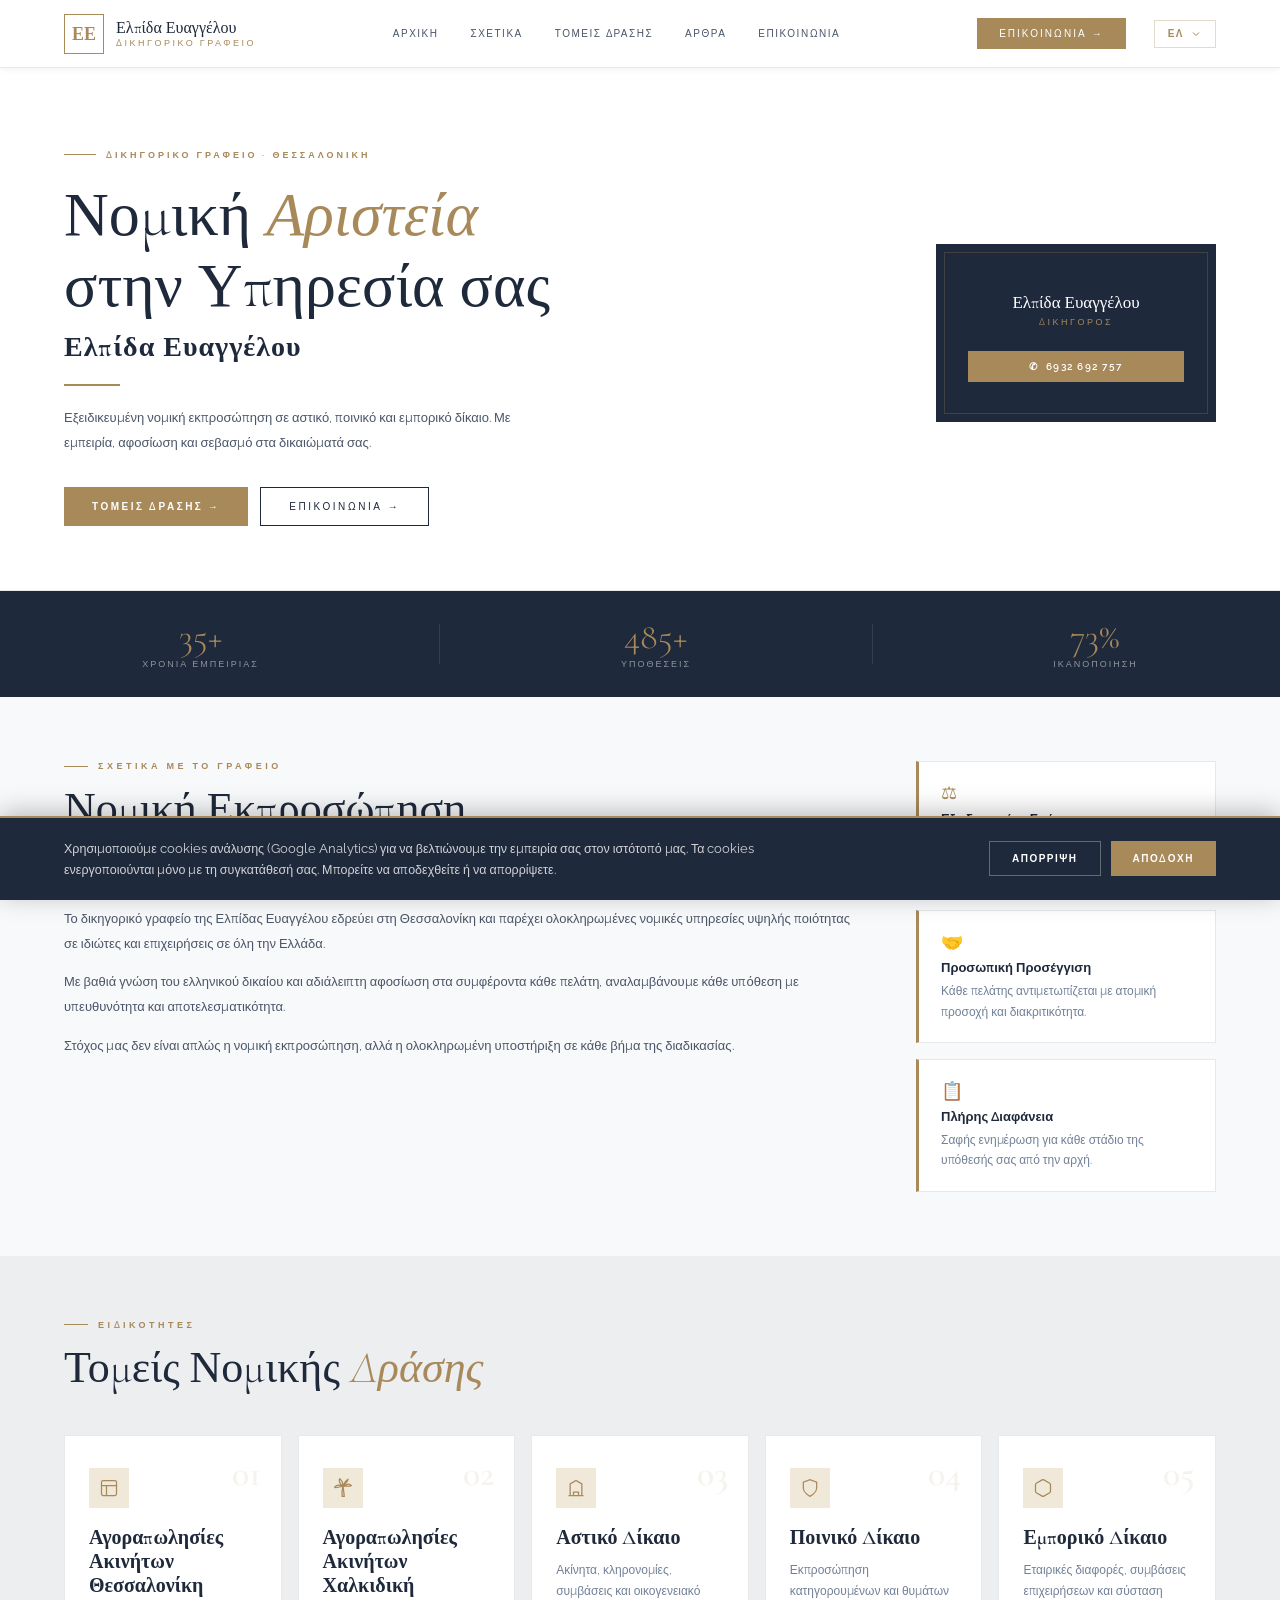
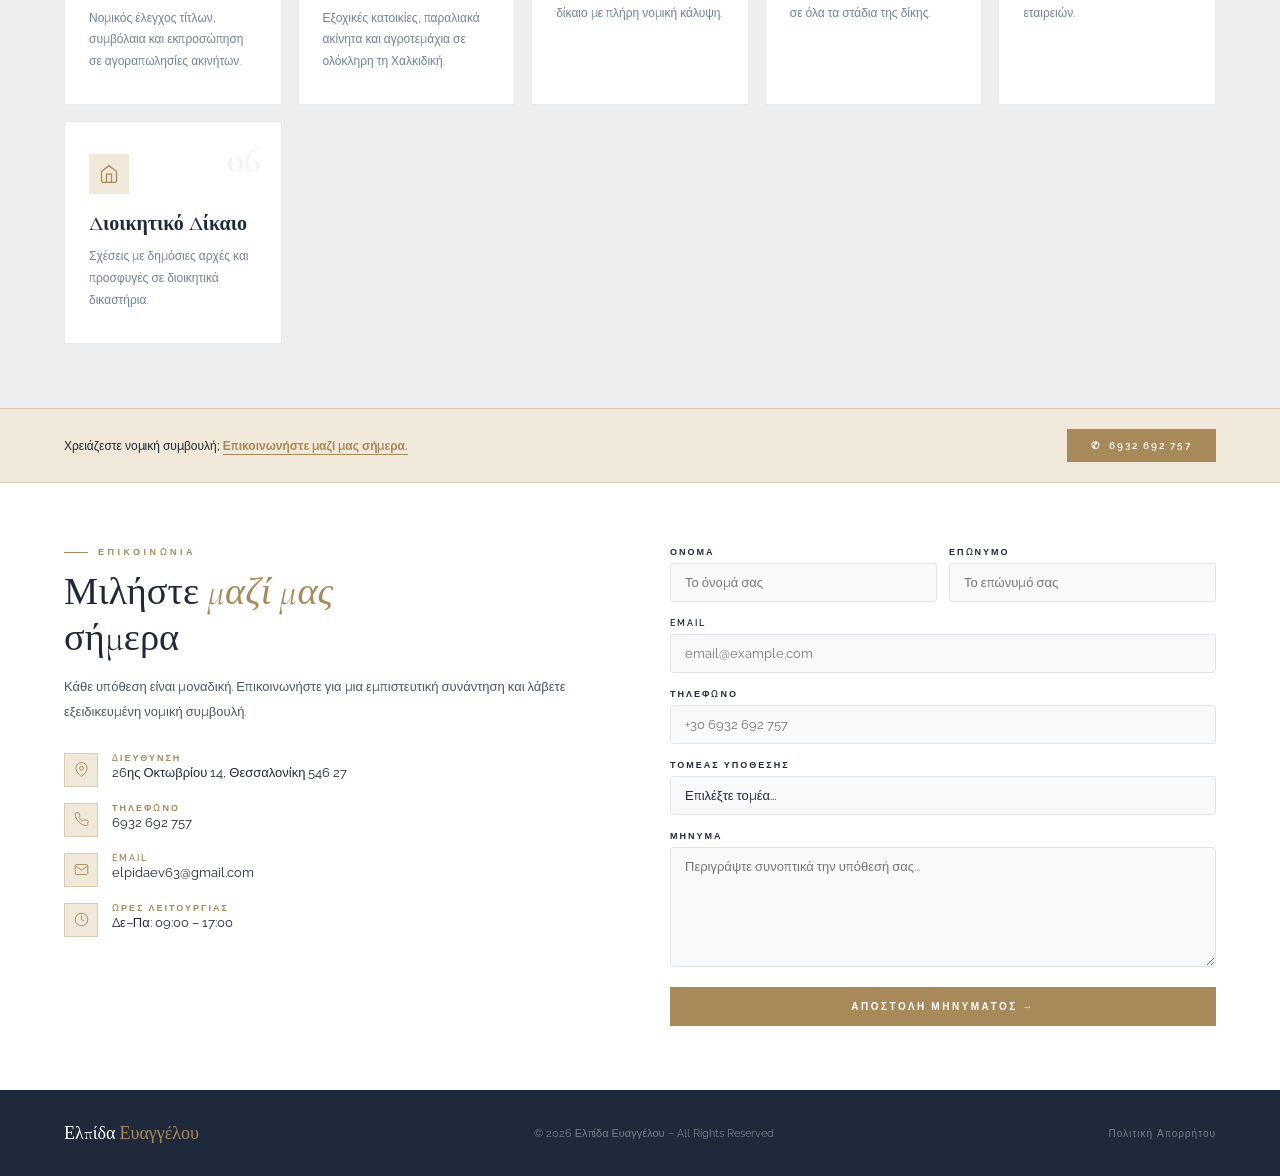
==== commit 47c32893: "On-page SEO: add Open Graph/Twitter, skip-link + <main>, external authority links - Open Graph + Twi" ====
--- a/index.html
+++ b/index.html
@@ -8,6 +8,16 @@
 <title>Δικηγόρος Θεσσαλονίκη – Ακίνητα & Αστικό Δίκαιο | Ελπίδα Ευαγγέλου</title>
 <meta name="description" content="Δικηγορικό Γραφείο Ελπίδας Ευαγγέλου στη Θεσσαλονίκη. Αστικό, Ποινικό, Εμπορικό και Διοικητικό Δίκαιο.">
 <link rel="canonical" href="https://www.evangeloulaw.gr/">
+<!-- Open Graph / social preview -->
+<meta property="og:type" content="website">
+<meta property="og:locale" content="el_GR">
+<meta property="og:site_name" content="Δικηγορικό Γραφείο Ελπίδα Ευαγγέλου">
+<meta property="og:title" content="Δικηγόρος Θεσσαλονίκη – Ακίνητα & Αστικό Δίκαιο | Ελπίδα Ευαγγέλου">
+<meta property="og:description" content="Δικηγορικό Γραφείο Ελπίδας Ευαγγέλου στη Θεσσαλονίκη. Αστικό, Ποινικό, Εμπορικό και Διοικητικό Δίκαιο.">
+<meta property="og:url" content="https://www.evangeloulaw.gr/">
+<meta name="twitter:card" content="summary">
+<meta name="twitter:title" content="Δικηγόρος Θεσσαλονίκη – Ακίνητα & Αστικό Δίκαιο | Ελπίδα Ευαγγέλου">
+<meta name="twitter:description" content="Δικηγορικό Γραφείο Ελπίδας Ευαγγέλου στη Θεσσαλονίκη. Αστικό, Ποινικό, Εμπορικό και Διοικητικό Δίκαιο.">
 <link rel="icon" type="image/svg+xml" href="/favicon.svg">
 <link rel="apple-touch-icon" href="/favicon.svg">
 <!-- Schema.org: LegalService (local business) -->
@@ -516,6 +526,7 @@
 </style>
 </head>
 <body>
+<a href="#main-content" class="skip-link" style="position:absolute;left:-9999px;top:0;z-index:9999;background:#1E293B;color:#fff;padding:10px 16px;" onfocus="this.style.left='0'" onblur="this.style.left='-9999px'">Μετάβαση στο περιεχόμενο</a>
 
 <!-- NAV -->
 <nav>
@@ -550,6 +561,7 @@
 </nav>
 
 <!-- HERO -->
+<main id="main-content">
 <section class="hero">
   <div class="hero-left">
     <div class="hero-eyebrow">Δικηγορικό Γραφείο · Θεσσαλονίκη</div>
@@ -747,6 +759,7 @@
 </section>
 
 <!-- FOOTER -->
+</main>
 <footer>
   <div class="footer-logo">Ελπίδα <span>Ευαγγέλου</span></div>
   <div class="footer-copy">&copy; 2026 Ελπίδα Ευαγγέλου &ndash; All Rights Reserved</div>
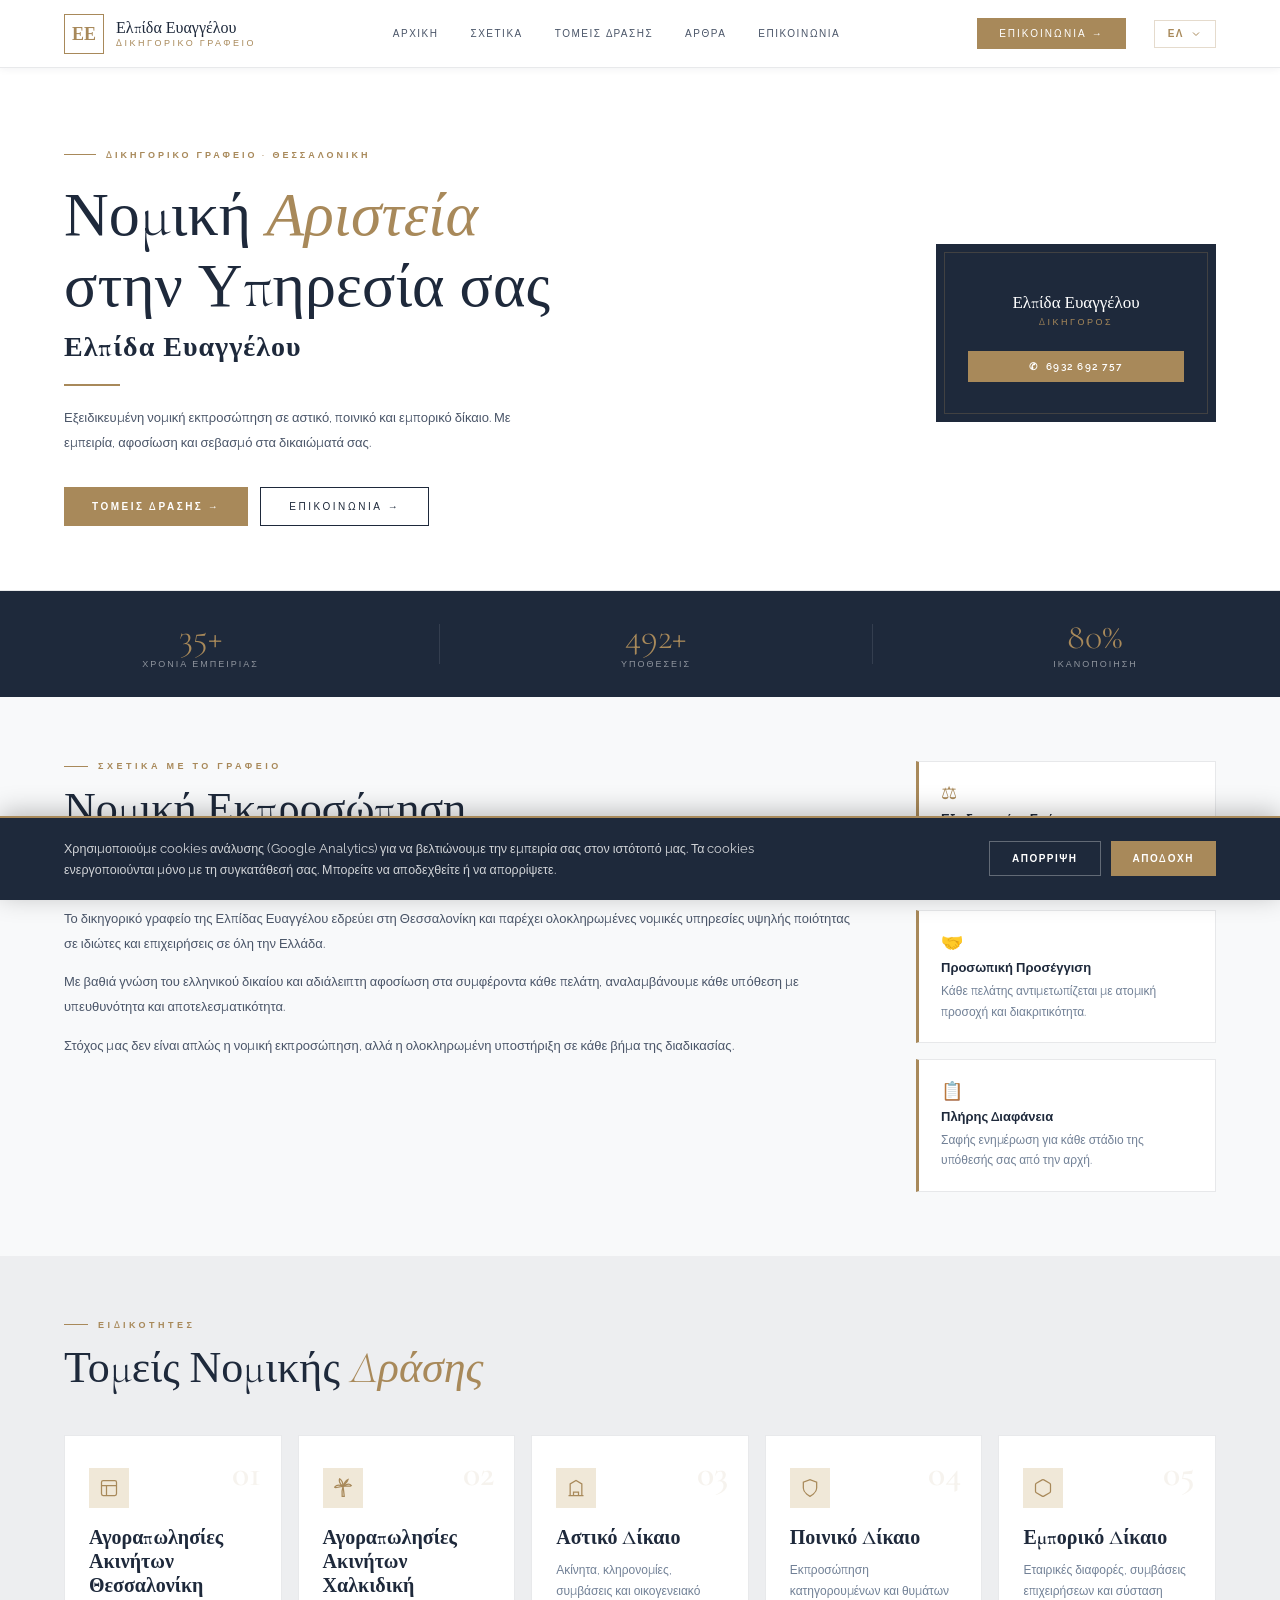
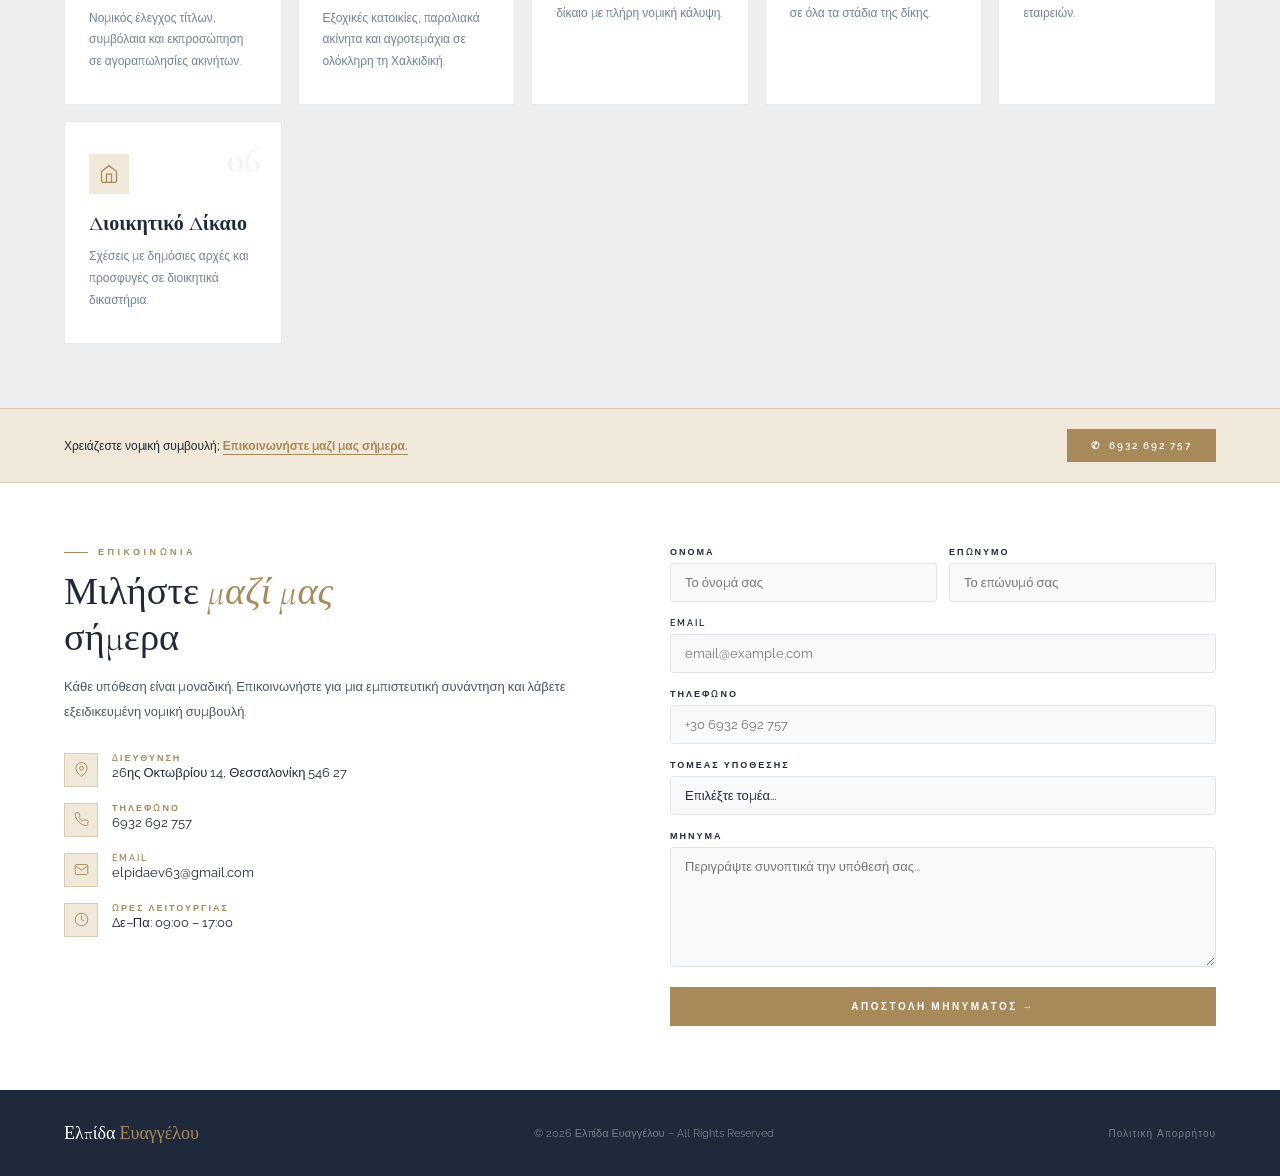
==== commit ffffc53b: "Add full-screen mobile menu with hamburger + bubble reveal animation Hamburger button (3 lines -> X)" ====
--- a/index.html
+++ b/index.html
@@ -1,4 +1,4 @@
-﻿<!DOCTYPE html>
+<!DOCTYPE html>
 <html lang="el">
 <head>
 <meta charset="UTF-8">
@@ -411,7 +411,7 @@
 
   /* RESPONSIVE */
   @media (max-width: 768px) {
-    .nav-links { display: none; }
+    .nav-links { display: none; } .nav-cta { display: none; }
     .hero { flex-direction: column; padding: 48px 5vw 40px; gap: 32px; }
     .hero-right { width: 100%; }
     .two-col { flex-direction: column; }
@@ -523,6 +523,37 @@
   body.lang-ro .hero-right-title, body.lang-ro .lang-btn {
     font-family: 'Open Sans', sans-serif;
   }
+nav.menu-open { z-index: 2100; }
+.hamburger { display: none; flex-direction: column; justify-content: center; gap: 6px; width: 30px; height: 24px; background: none; border: none; cursor: pointer; padding: 0; }
+.hamburger span { display: block; width: 100%; height: 2px; background: var(--navy); transition: transform 0.3s ease, opacity 0.3s ease; }
+.hamburger.open span:nth-child(1) { transform: translateY(8px) rotate(45deg); }
+.hamburger.open span:nth-child(2) { opacity: 0; }
+.hamburger.open span:nth-child(3) { transform: translateY(-8px) rotate(-45deg); }
+.mobile-menu {
+  position: fixed; inset: 0; background: var(--navy); z-index: 2000;
+  display: flex; flex-direction: column; align-items: center; justify-content: center; gap: 28px;
+  clip-path: circle(0px at calc(100% - 38px) 34px);
+  transition: clip-path 0.6s cubic-bezier(0.65,0,0.35,1);
+  visibility: hidden;
+}
+.mobile-menu.open { visibility: visible; clip-path: circle(150% at calc(100% - 38px) 34px); }
+.mobile-menu a {
+  color: var(--white); text-decoration: none; font-family: 'Cormorant Garamond', serif;
+  font-size: 26px; font-weight: 300; letter-spacing: 0.4px;
+  opacity: 0; transform: translateY(16px); transition: opacity 0.4s ease, transform 0.4s ease;
+}
+.mobile-menu.open a { opacity: 1; transform: translateY(0); }
+.mobile-menu.open a:nth-child(1) { transition-delay: .12s; }
+.mobile-menu.open a:nth-child(2) { transition-delay: .17s; }
+.mobile-menu.open a:nth-child(3) { transition-delay: .22s; }
+.mobile-menu.open a:nth-child(4) { transition-delay: .27s; }
+.mobile-menu.open a:nth-child(5) { transition-delay: .32s; }
+.mobile-menu a:last-of-type {
+  margin-top: 8px; background: var(--muted-gold); color: var(--white);
+  padding: 14px 36px; font-family: 'Raleway', sans-serif; font-size: 11px;
+  letter-spacing: 2.5px; text-transform: uppercase; font-weight: 600;
+}
+@media (min-width: 769px) { .hamburger, .mobile-menu { display: none !important; } }
 </style>
 </head>
 <body>
@@ -558,7 +589,16 @@
       </div>
     </div>
   </div>
+  <button class="hamburger" onclick="toggleMobileMenu()" aria-label="Μενού" aria-expanded="false"><span></span><span></span><span></span></button>
 </nav>
+<div class="mobile-menu" id="mobileMenu">
+    <a href="#" data-i18n="nav_home">Αρχική</a>
+    <a href="#about" data-i18n="nav_about" onclick="smoothScroll('about');return false;">Σχετικά</a>
+    <a href="#practice" data-i18n="nav_practice" onclick="smoothScroll('practice');return false;">Τομείς Δράσης</a>
+    <a href="/arthra" data-i18n="nav_articles">Άρθρα</a>
+    <a href="/epikoinonia" data-i18n="nav_contact">Επικοινωνία</a>
+  </div>
+
 
 <!-- HERO -->
 <main id="main-content">
@@ -1103,5 +1143,25 @@
   }
 }
 </script>
+<script>
+function openMobileMenu(){
+  document.querySelector('nav').classList.add('menu-open');
+  document.querySelector('.hamburger').classList.add('open');
+  document.querySelector('.mobile-menu').classList.add('open');
+  document.body.style.overflow = 'hidden';
+}
+function closeMobileMenu(){
+  document.querySelector('nav').classList.remove('menu-open');
+  document.querySelector('.hamburger').classList.remove('open');
+  document.querySelector('.mobile-menu').classList.remove('open');
+  document.body.style.overflow = '';
+}
+function toggleMobileMenu(){
+  document.querySelector('.mobile-menu').classList.contains('open') ? closeMobileMenu() : openMobileMenu();
+}
+document.addEventListener('keydown', function(e){ if (e.key === 'Escape') closeMobileMenu(); });
+document.querySelectorAll('.mobile-menu a').forEach(function(a){ a.addEventListener('click', closeMobileMenu); });
+document.querySelector('.mobile-menu').addEventListener('click', function(e){ if (e.target.classList.contains('mobile-menu')) closeMobileMenu(); });
+</script>
 </body>
 </html>
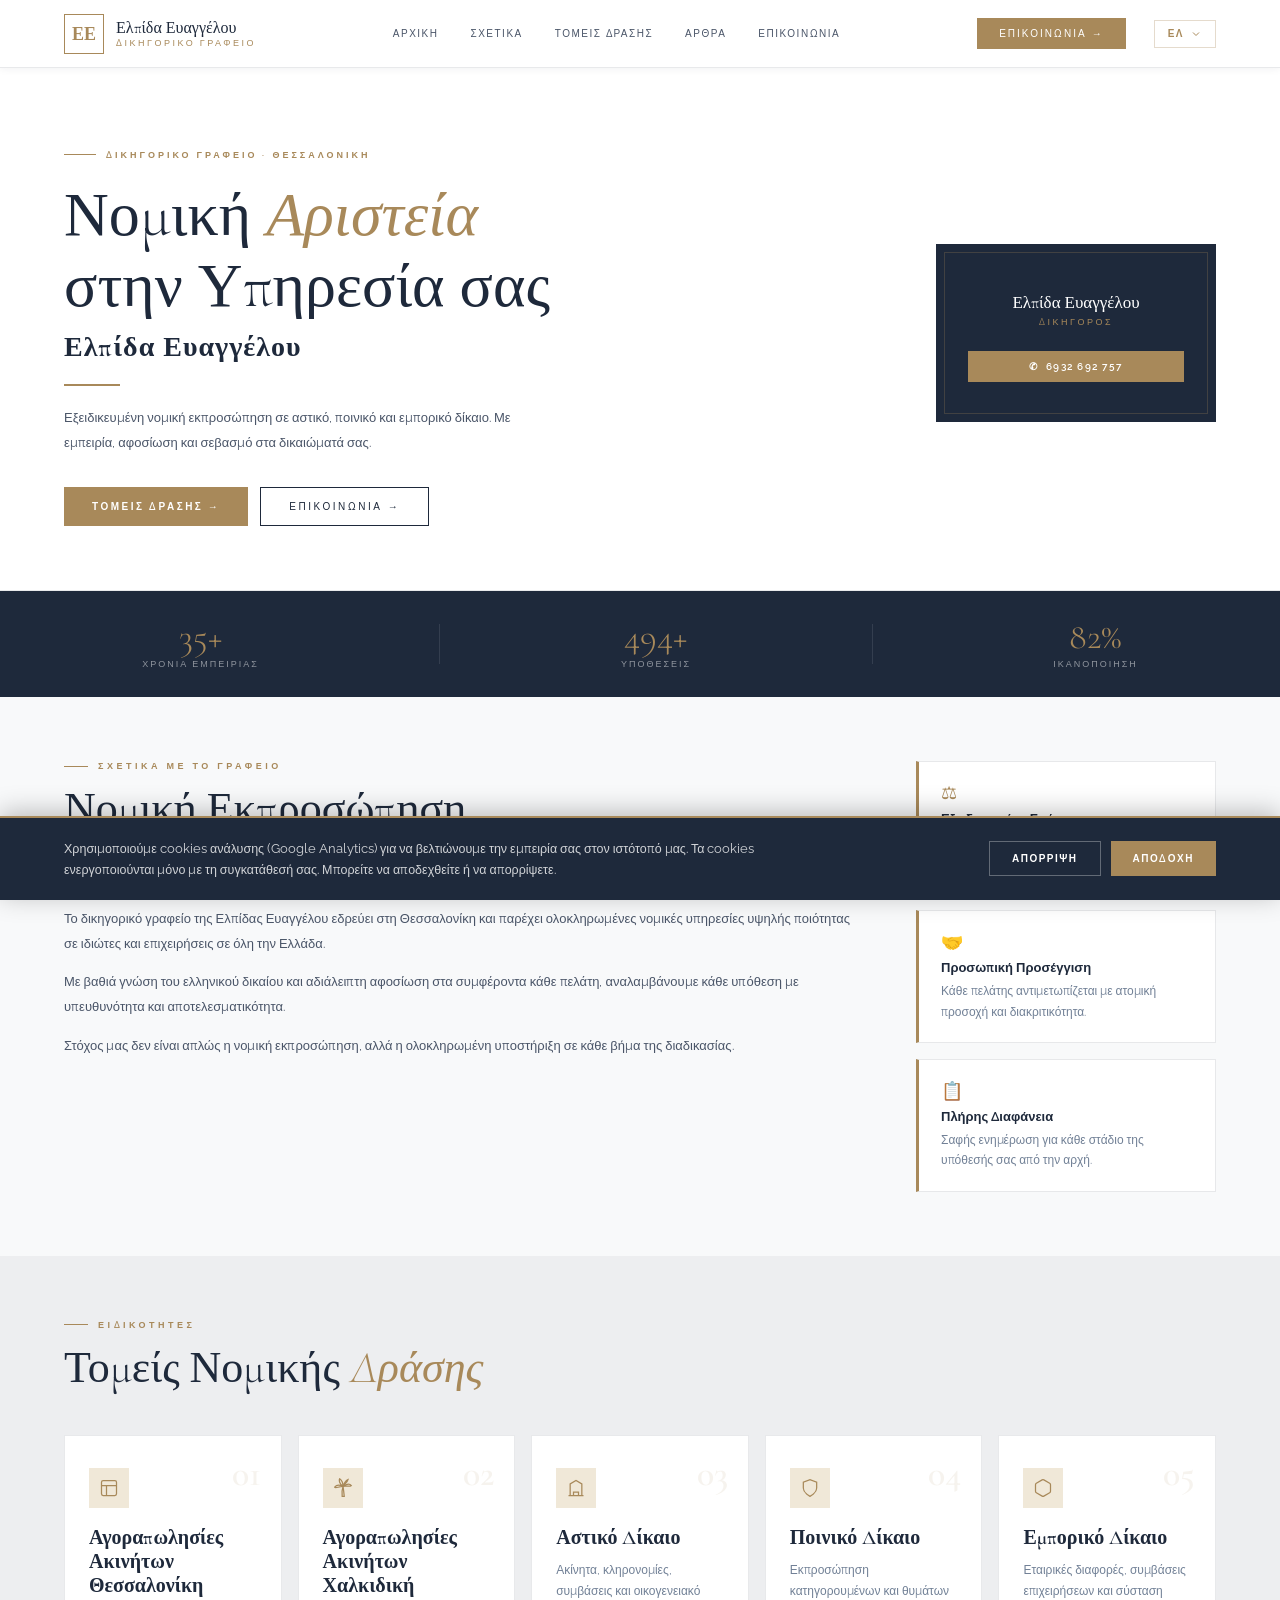
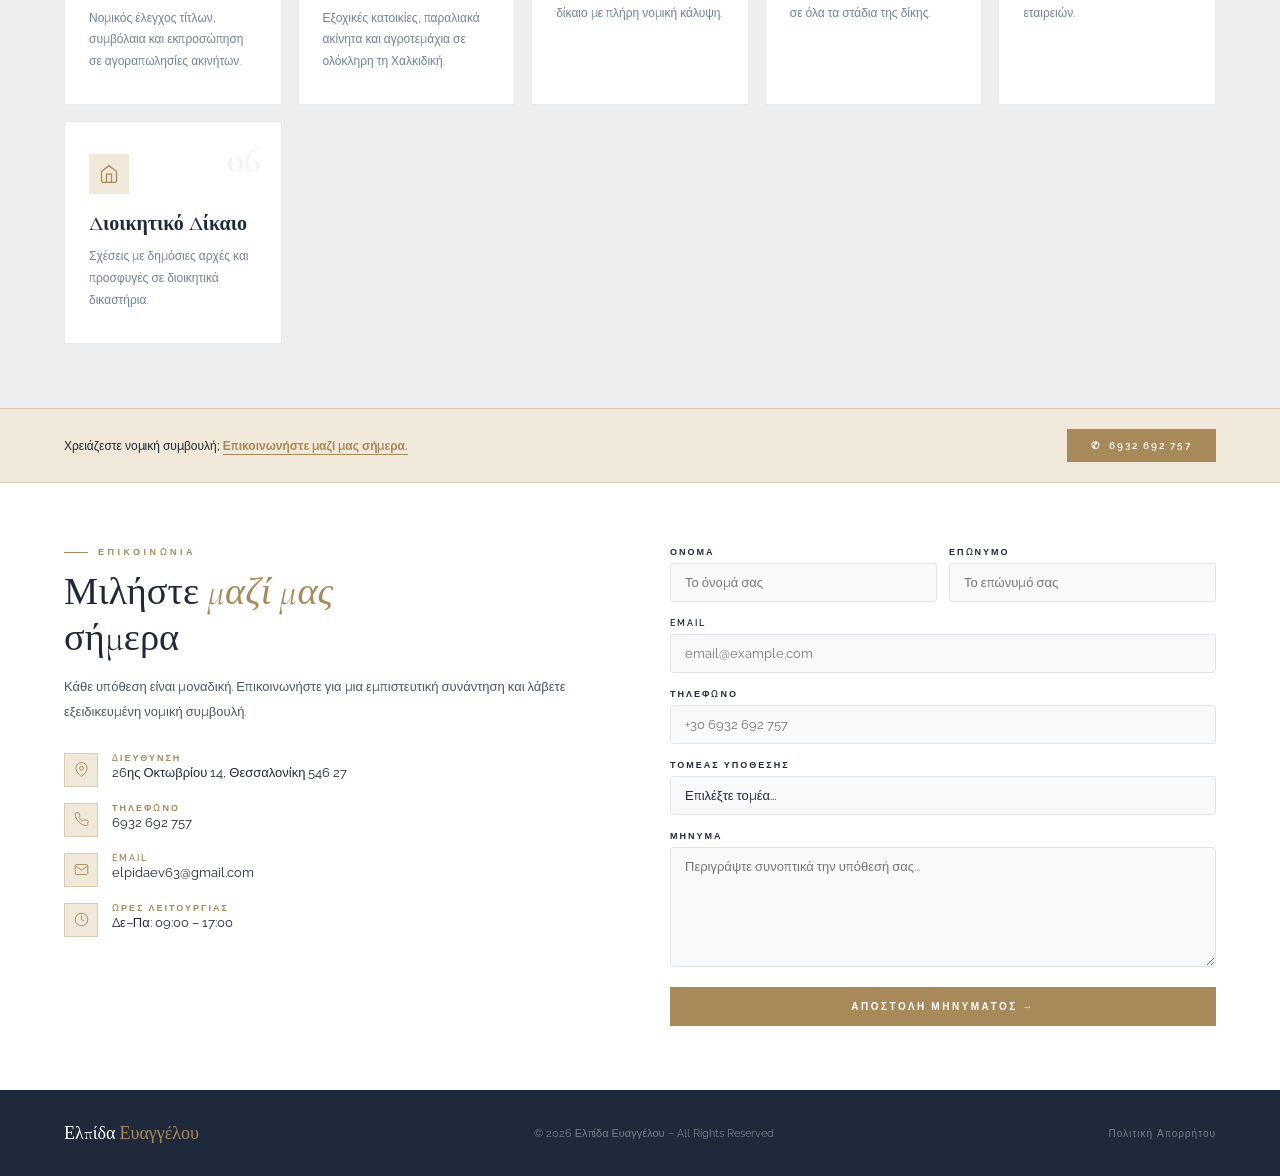
==== commit 3995afcb: "Fix: show hamburger on mobile (was display:none with no flex rule) Co-Authored-By: Claude Sonnet 4.6" ====
--- a/index.html
+++ b/index.html
@@ -411,7 +411,7 @@
 
   /* RESPONSIVE */
   @media (max-width: 768px) {
-    .nav-links { display: none; } .nav-cta { display: none; }
+    .nav-links { display: none; } .nav-cta { display: none; } .hamburger { display: flex; }
     .hero { flex-direction: column; padding: 48px 5vw 40px; gap: 32px; }
     .hero-right { width: 100%; }
     .two-col { flex-direction: column; }
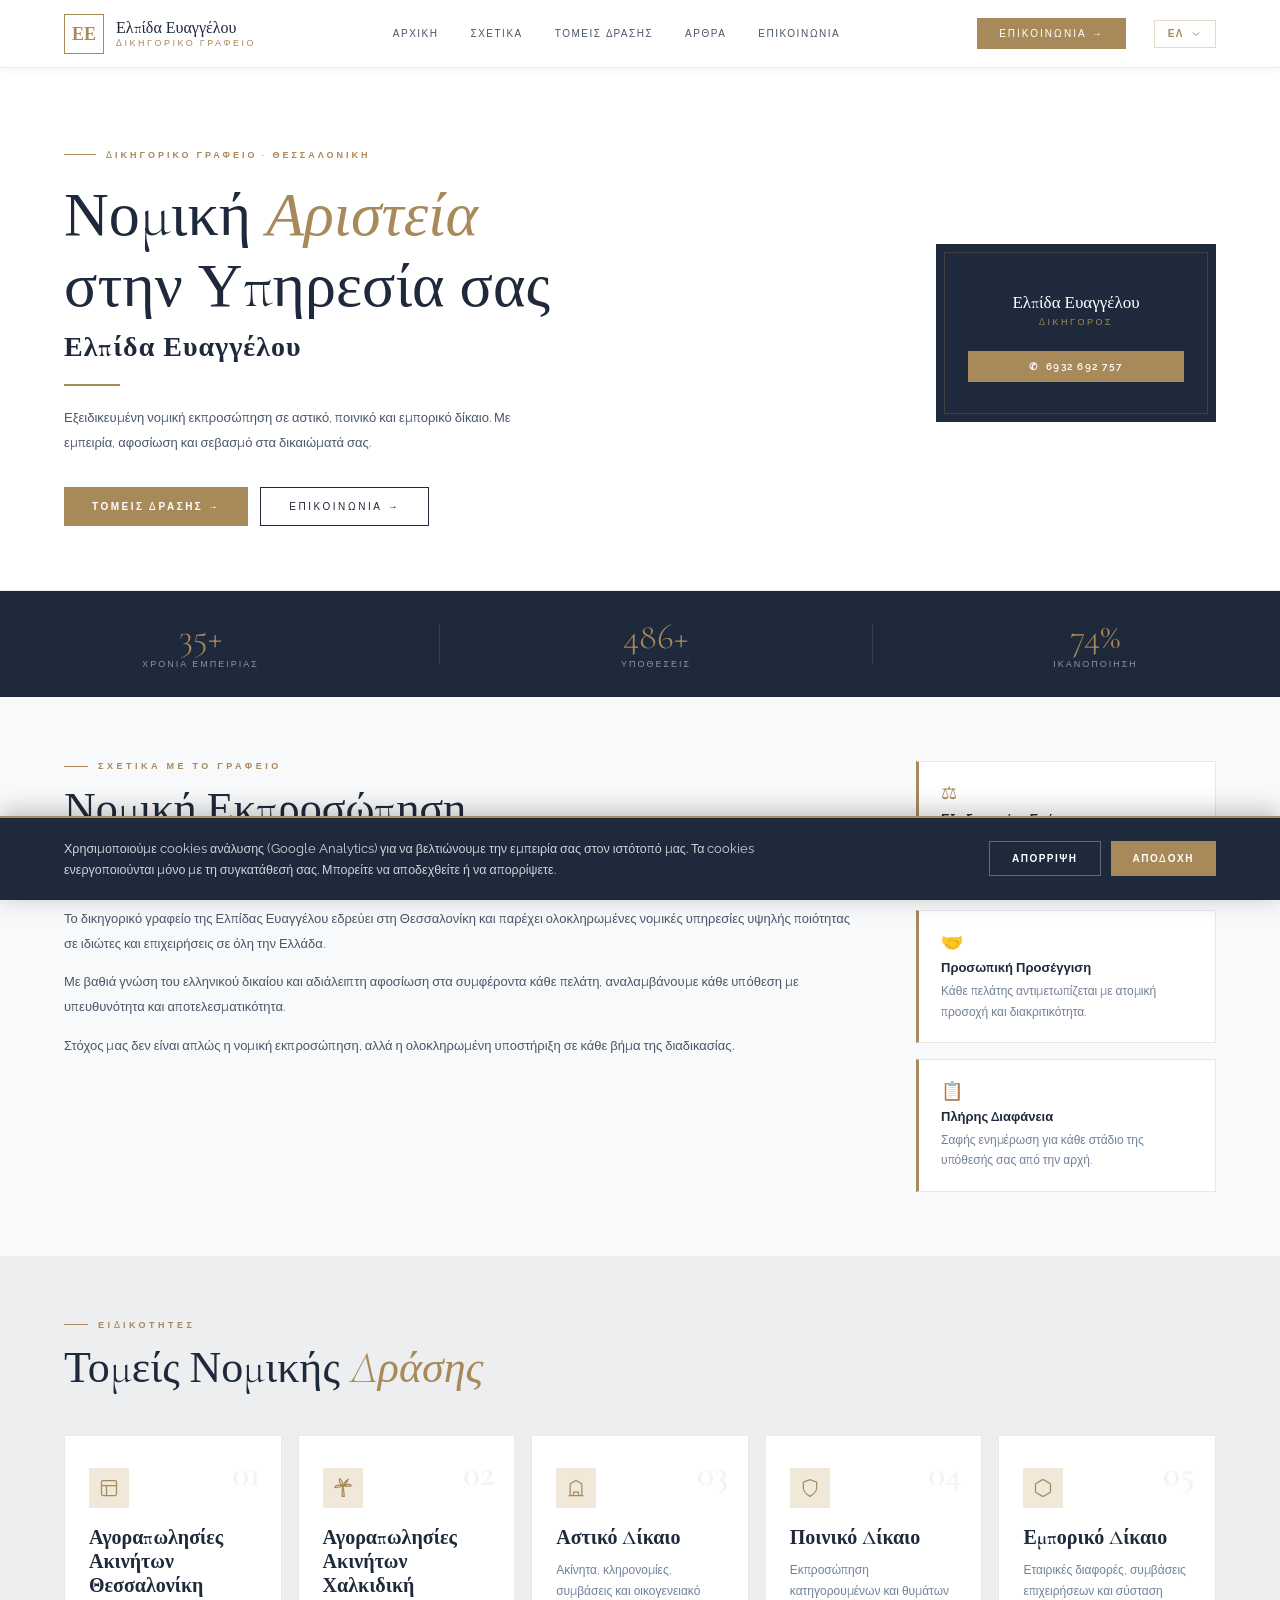
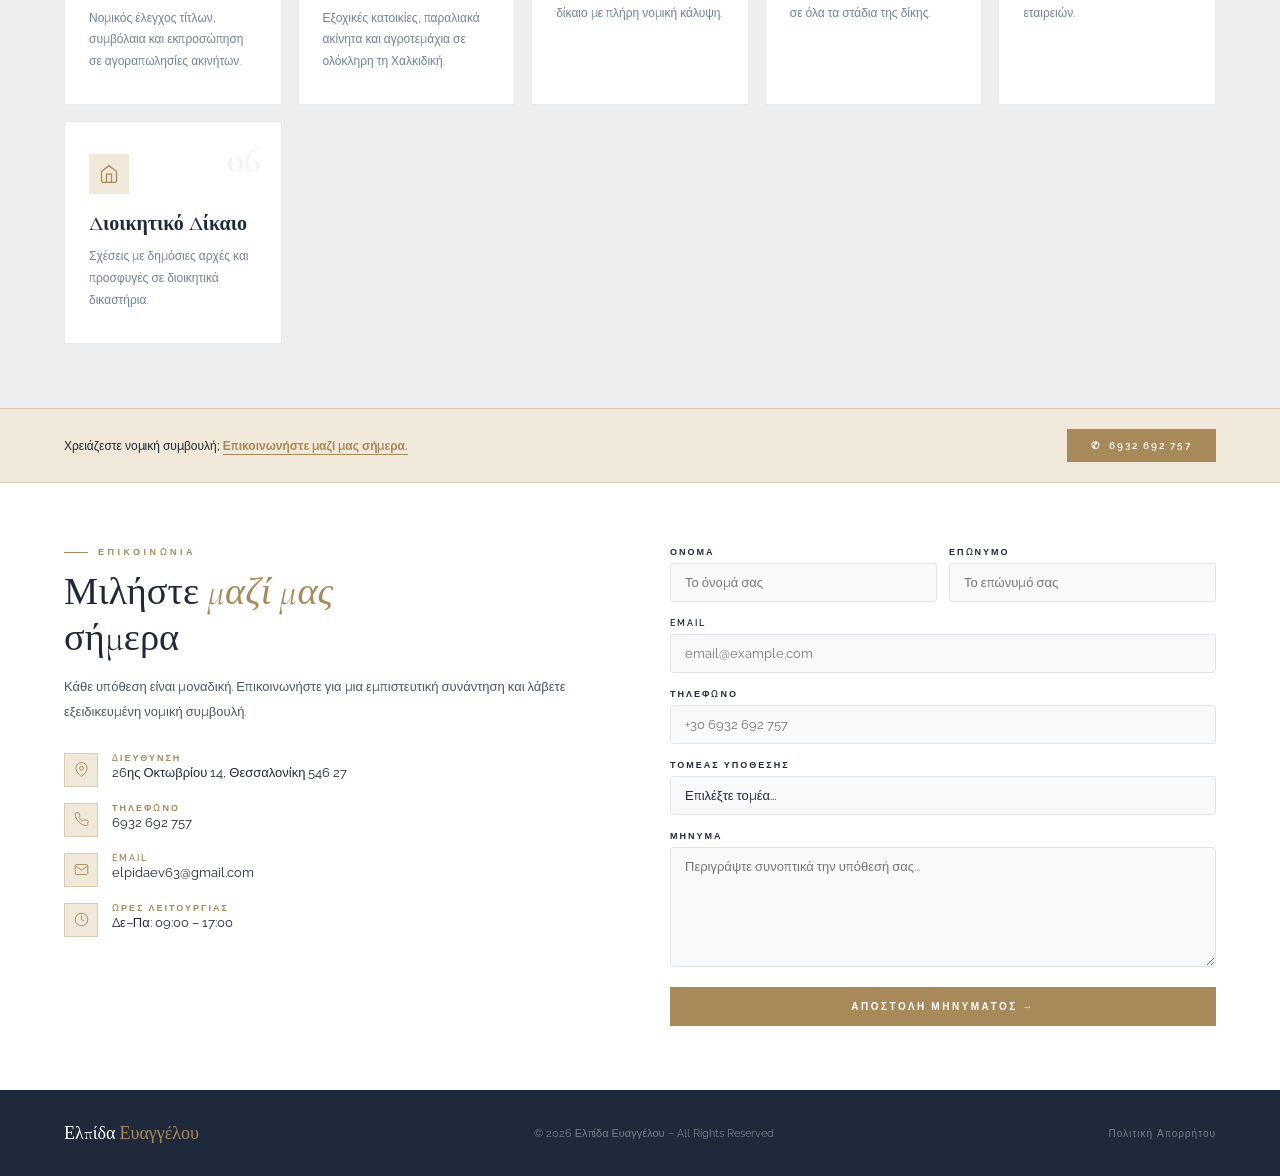
==== commit dc32f01b: "Fix hamburger source-order override: mobile rule needs !important Base .hamburger{display:none} was " ====
--- a/index.html
+++ b/index.html
@@ -411,7 +411,7 @@
 
   /* RESPONSIVE */
   @media (max-width: 768px) {
-    .nav-links { display: none; } .nav-cta { display: none; } .hamburger { display: flex; }
+    .nav-links { display: none; } .nav-cta { display: none; } .hamburger { display: flex !important; }
     .hero { flex-direction: column; padding: 48px 5vw 40px; gap: 32px; }
     .hero-right { width: 100%; }
     .two-col { flex-direction: column; }
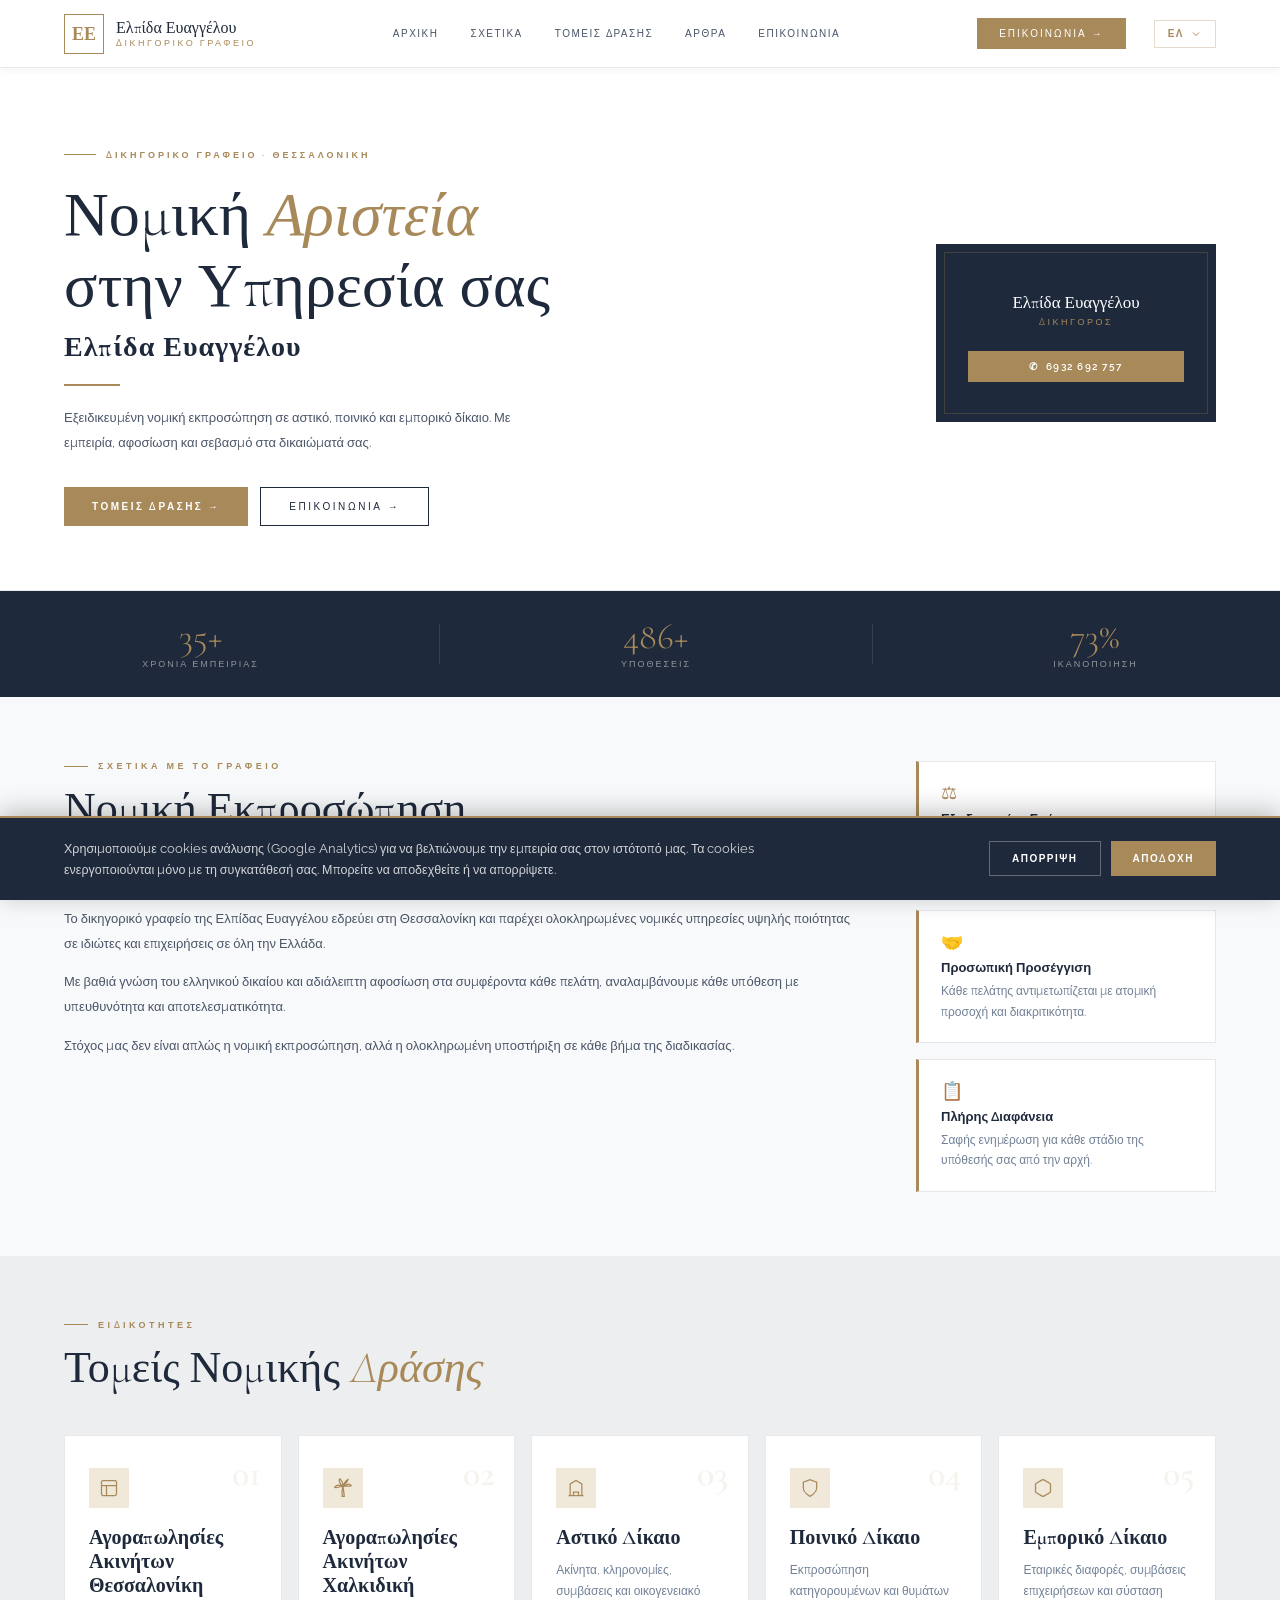
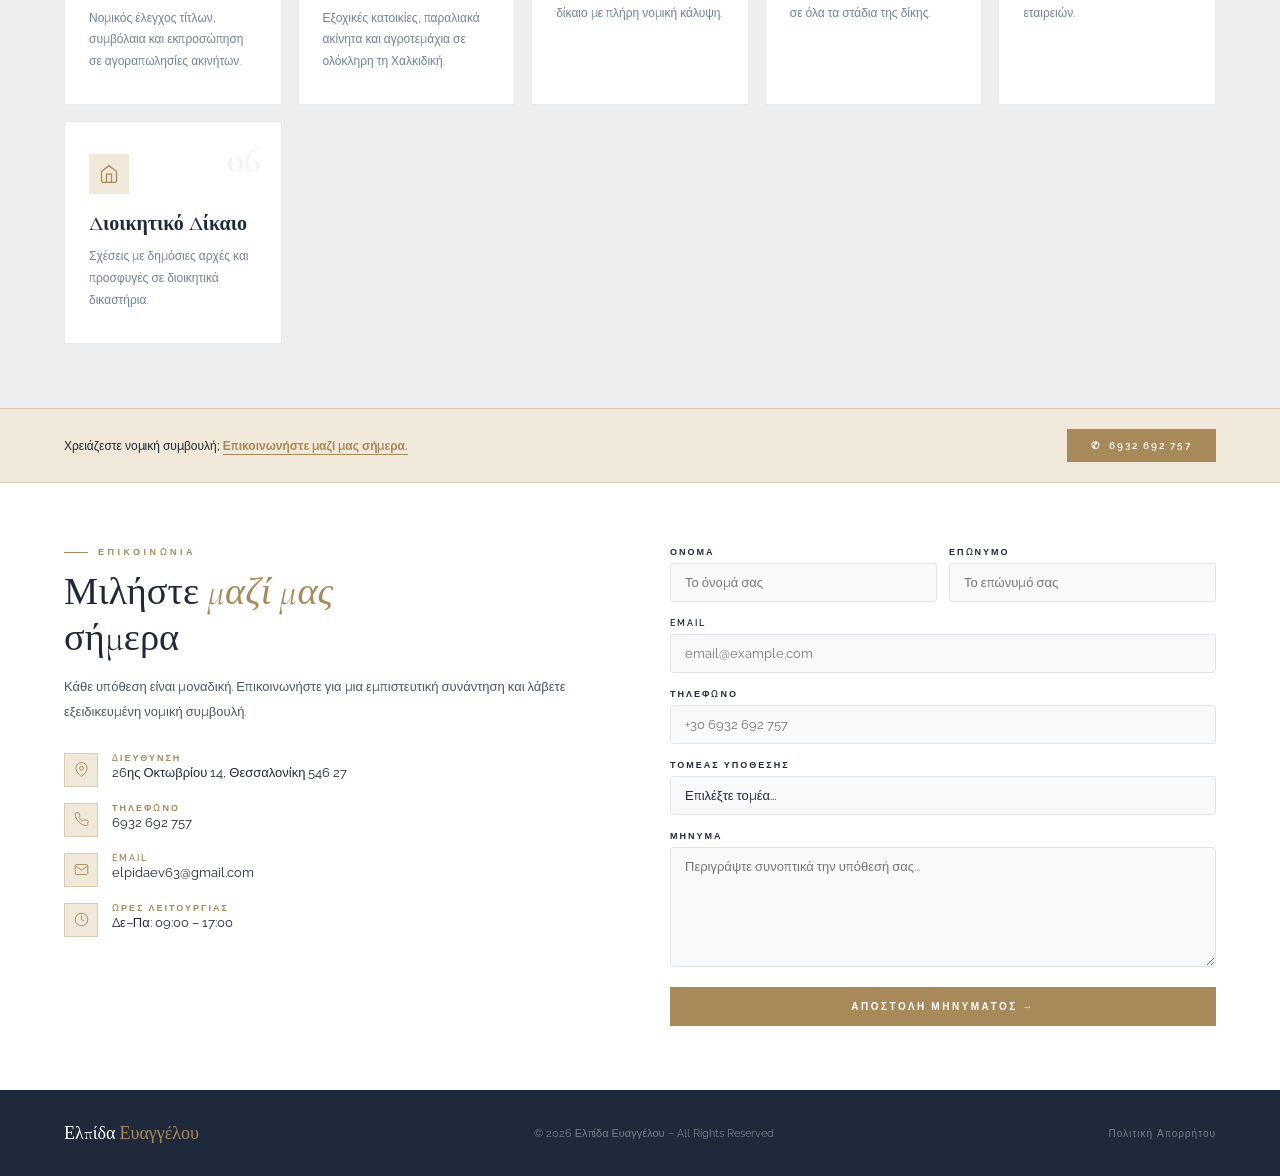
==== commit 8478dbf2: "Mobile menu: cover full screen above header + add close (X) button Menu z-index 2000 -> 3000 so it o" ====
--- a/index.html
+++ b/index.html
@@ -523,14 +523,14 @@
   body.lang-ro .hero-right-title, body.lang-ro .lang-btn {
     font-family: 'Open Sans', sans-serif;
   }
-nav.menu-open { z-index: 2100; }
+
 .hamburger { display: none; flex-direction: column; justify-content: center; gap: 6px; width: 30px; height: 24px; background: none; border: none; cursor: pointer; padding: 0; }
 .hamburger span { display: block; width: 100%; height: 2px; background: var(--navy); transition: transform 0.3s ease, opacity 0.3s ease; }
 .hamburger.open span:nth-child(1) { transform: translateY(8px) rotate(45deg); }
 .hamburger.open span:nth-child(2) { opacity: 0; }
 .hamburger.open span:nth-child(3) { transform: translateY(-8px) rotate(-45deg); }
 .mobile-menu {
-  position: fixed; inset: 0; background: var(--navy); z-index: 2000;
+  position: fixed; inset: 0; background: var(--navy); z-index: 3000;
   display: flex; flex-direction: column; align-items: center; justify-content: center; gap: 28px;
   clip-path: circle(0px at calc(100% - 38px) 34px);
   transition: clip-path 0.6s cubic-bezier(0.65,0,0.35,1);
@@ -553,6 +553,10 @@
   padding: 14px 36px; font-family: 'Raleway', sans-serif; font-size: 11px;
   letter-spacing: 2.5px; text-transform: uppercase; font-weight: 600;
 }
+.menu-close { position: absolute; top: 14px; right: 20px; width: 44px; height: 44px; background: none; border: none; cursor: pointer; z-index: 5; }
+.menu-close::before, .menu-close::after { content: ''; position: absolute; left: 9px; top: 21px; width: 26px; height: 2px; background: var(--white); }
+.menu-close::before { transform: rotate(45deg); }
+.menu-close::after { transform: rotate(-45deg); }
 @media (min-width: 769px) { .hamburger, .mobile-menu { display: none !important; } }
 </style>
 </head>
@@ -597,7 +601,7 @@
     <a href="#practice" data-i18n="nav_practice" onclick="smoothScroll('practice');return false;">Τομείς Δράσης</a>
     <a href="/arthra" data-i18n="nav_articles">Άρθρα</a>
     <a href="/epikoinonia" data-i18n="nav_contact">Επικοινωνία</a>
-  </div>
+  <button class="menu-close" onclick="closeMobileMenu()" aria-label="Κλείσιμο"></button></div>
 
 
 <!-- HERO -->
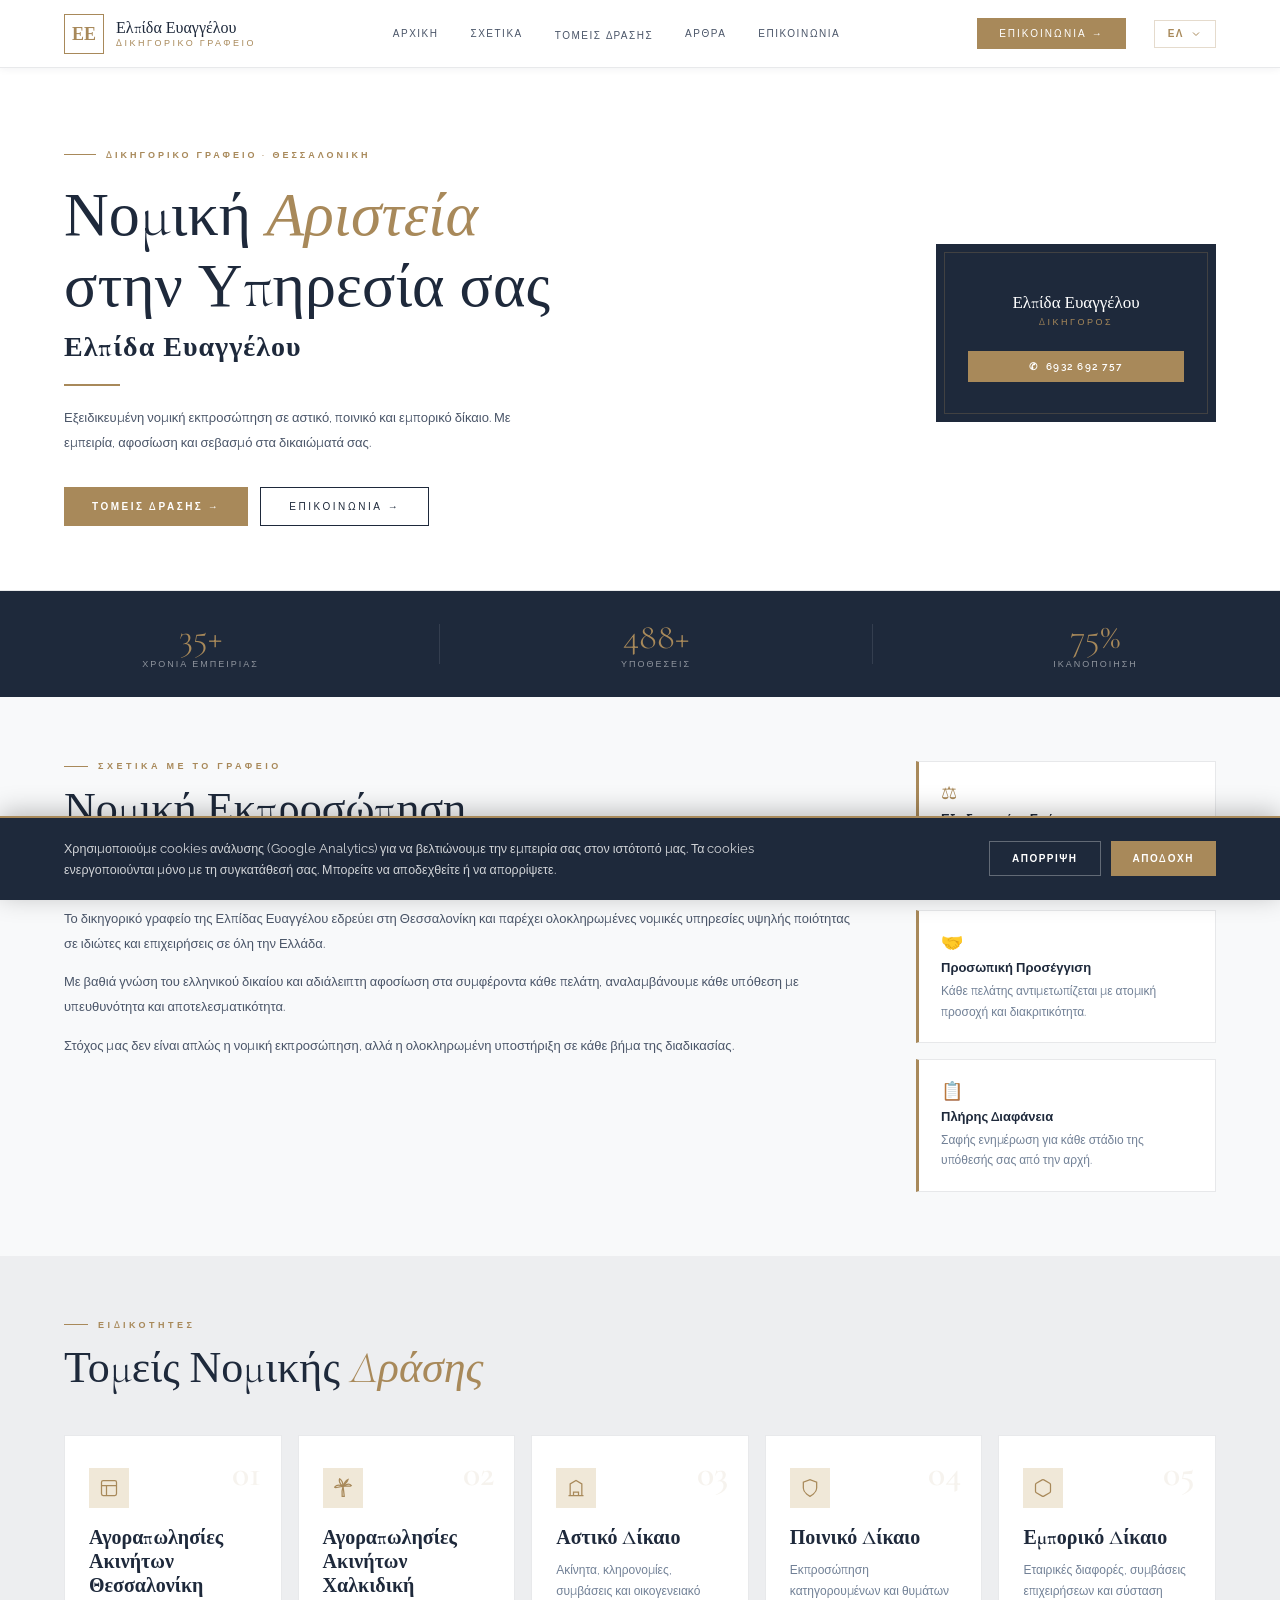
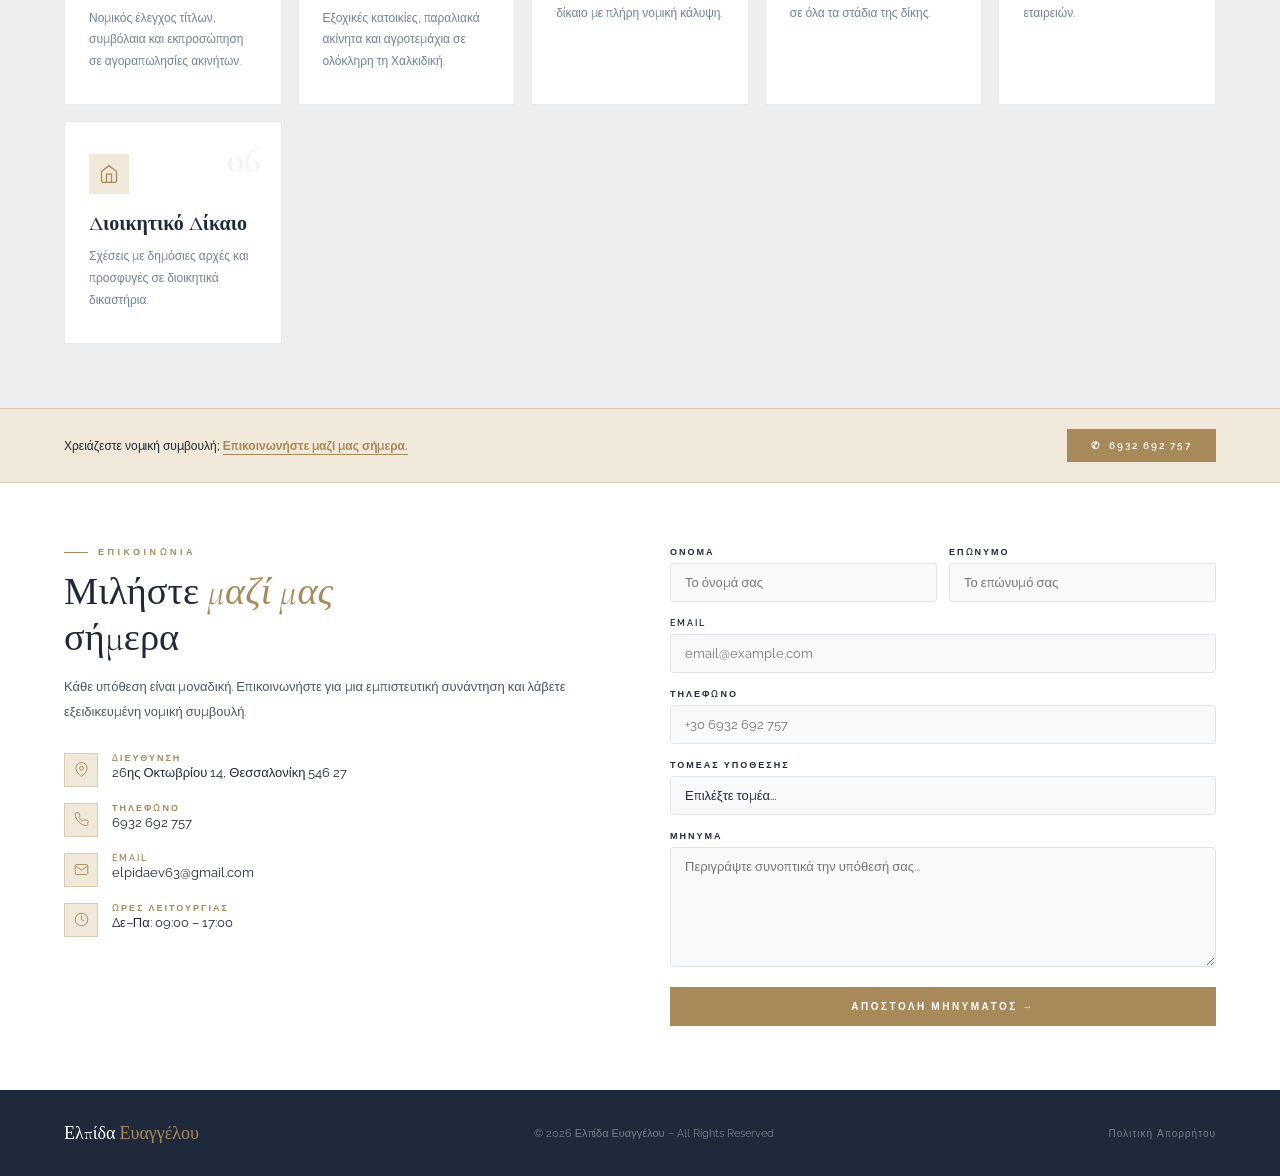
==== commit 8c5bd773: "Add hover dropdown menu for Τομείς Δράσης in navbar (desktop) Hovering Τομείς Δράσης reveals a panel" ====
--- a/index.html
+++ b/index.html
@@ -558,6 +558,11 @@
 .menu-close::before { transform: rotate(45deg); }
 .menu-close::after { transform: rotate(-45deg); }
 @media (min-width: 769px) { .hamburger, .mobile-menu { display: none !important; } }
+.nav-dropdown { position: relative; }
+.nav-dropdown > .dropdown-panel { position: absolute; top: 100%; left: 0; min-width: 250px; background: #FFFFFF; border: 1px solid rgba(30,41,59,0.1); box-shadow: 0 12px 34px rgba(30,41,59,0.14); padding: 8px; display: flex; flex-direction: column; opacity: 0; visibility: hidden; transform: translateY(8px); transition: opacity 0.22s ease, transform 0.22s ease; z-index: 1200; }
+.nav-dropdown:hover > .dropdown-panel { opacity: 1; visibility: visible; transform: translateY(0); }
+.nav-dropdown .dropdown-panel a { padding: 10px 14px; font-size: 11px; letter-spacing: 0.5px; text-transform: none; color: #4A5568; white-space: nowrap; font-weight: 500; transition: background 0.15s ease, color 0.15s ease; }
+.nav-dropdown .dropdown-panel a:hover { background: #EDEEF0; color: #A8895A; }
 </style>
 </head>
 <body>
@@ -575,7 +580,7 @@
   <div class="nav-links">
     <a href="#" data-i18n="nav_home">Αρχική</a>
     <a href="#about" data-i18n="nav_about" onclick="smoothScroll('about');return false;">Σχετικά</a>
-    <a href="#practice" data-i18n="nav_practice" onclick="smoothScroll('practice');return false;">Τομείς Δράσης</a>
+    <div class="nav-dropdown"><a href="#practice" data-i18n="nav_practice" onclick="smoothScroll('practice');return false;">Τομείς Δράσης</a><div class="dropdown-panel"><a href="/agorapwlisies-akineton-thessaloniki">Αγοραπωλησίες Ακινήτων Θεσσαλονίκη</a><a href="/agorapwlisies-akineton-xalkidiki">Αγοραπωλησίες Ακινήτων Χαλκιδική</a><a href="/astiko-dikaio-thessaloniki">Αστικό Δίκαιο</a><a href="/poiniko-dikaio-thessaloniki">Ποινικό Δίκαιο</a><a href="/emporiko-dikaio-thessaloniki">Εμπορικό Δίκαιο</a><a href="/dioikitiko-dikaio-thessaloniki">Διοικητικό Δίκαιο</a></div></div>
     <a href="/arthra" data-i18n="nav_articles">Άρθρα</a>
     <a href="/epikoinonia" data-i18n="nav_contact">Επικοινωνία</a>
   </div>
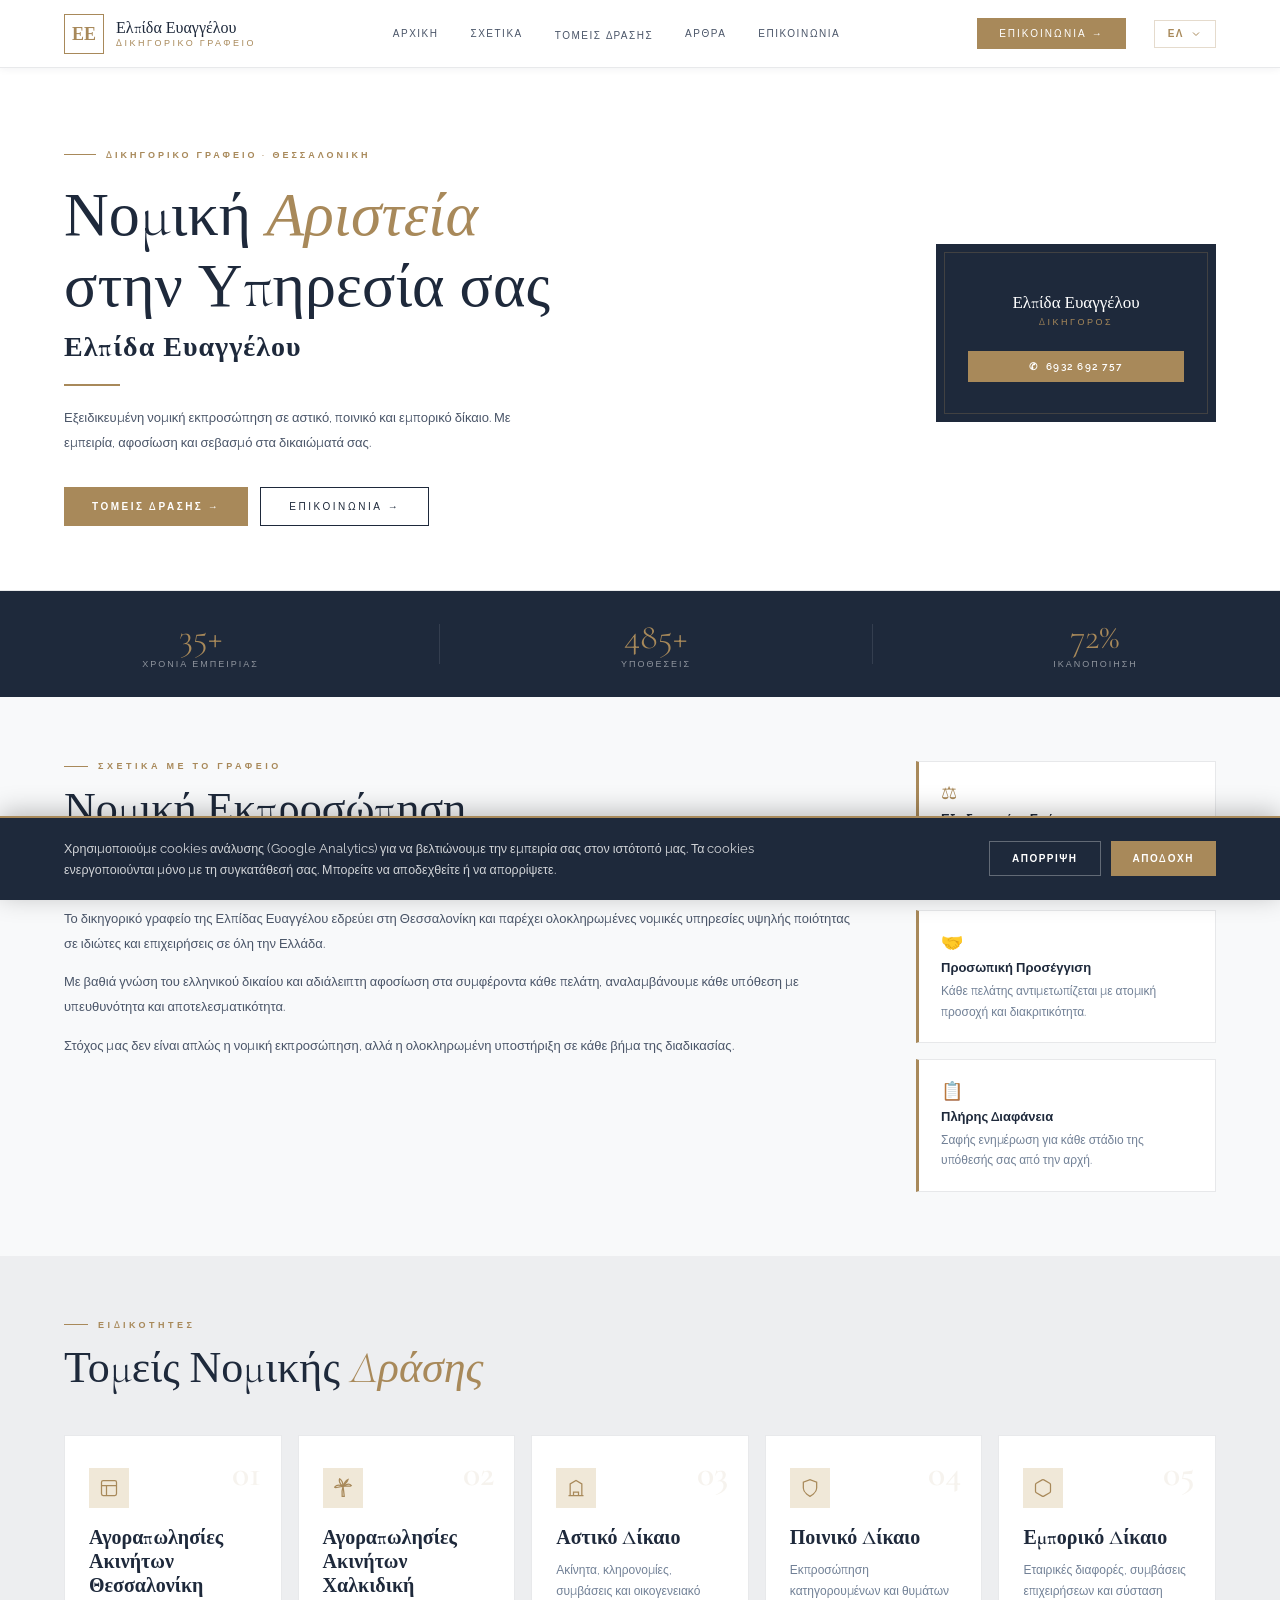
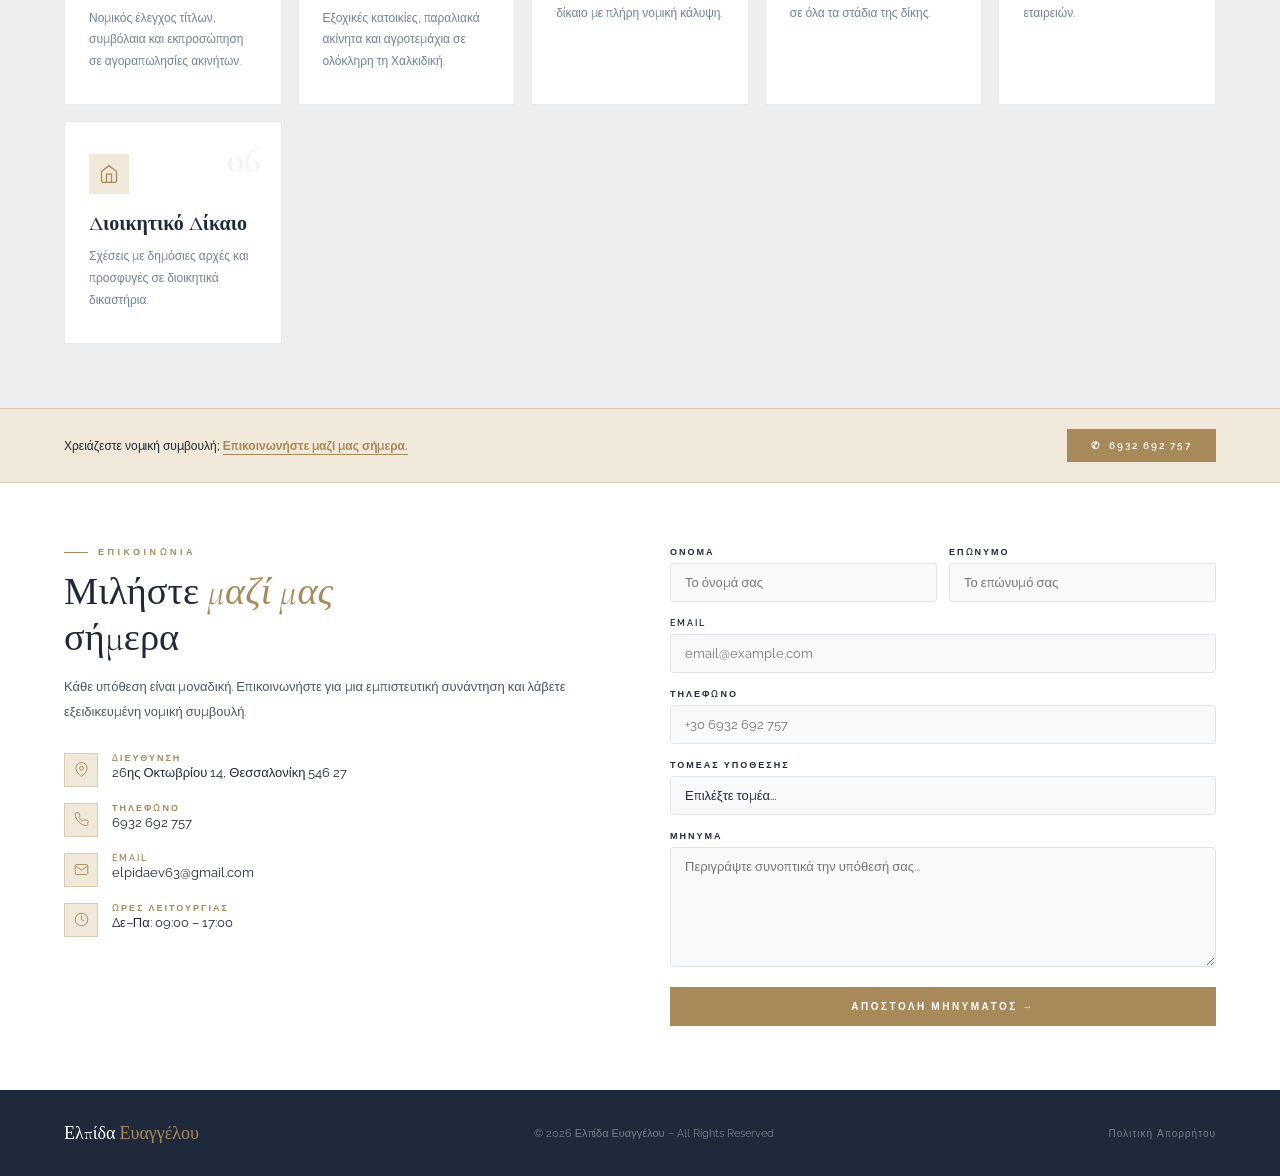
==== commit da4d478f: "Mobile menu: expandable accordion for Τομείς Δράσης practice areas Tapping Τομείς Δράσης in the mobi" ====
--- a/index.html
+++ b/index.html
@@ -537,18 +537,18 @@
   visibility: hidden;
 }
 .mobile-menu.open { visibility: visible; clip-path: circle(150% at calc(100% - 38px) 34px); }
-.mobile-menu a {
+.mobile-menu > a {
   color: var(--white); text-decoration: none; font-family: 'Cormorant Garamond', serif;
   font-size: 26px; font-weight: 300; letter-spacing: 0.4px;
   opacity: 0; transform: translateY(16px); transition: opacity 0.4s ease, transform 0.4s ease;
 }
-.mobile-menu.open a { opacity: 1; transform: translateY(0); }
-.mobile-menu.open a:nth-child(1) { transition-delay: .12s; }
-.mobile-menu.open a:nth-child(2) { transition-delay: .17s; }
-.mobile-menu.open a:nth-child(3) { transition-delay: .22s; }
-.mobile-menu.open a:nth-child(4) { transition-delay: .27s; }
-.mobile-menu.open a:nth-child(5) { transition-delay: .32s; }
-.mobile-menu a:last-of-type {
+.mobile-menu.open > a { opacity: 1; transform: translateY(0); }
+.mobile-menu.open > a:nth-child(1) { transition-delay: .12s; }
+.mobile-menu.open > a:nth-child(2) { transition-delay: .17s; }
+.mobile-menu.open > a:nth-child(3) { transition-delay: .22s; }
+.mobile-menu.open > a:nth-child(4) { transition-delay: .27s; }
+.mobile-menu.open > a:nth-child(5) { transition-delay: .32s; }
+.mobile-menu > a:last-of-type {
   margin-top: 8px; background: var(--muted-gold); color: var(--white);
   padding: 14px 36px; font-family: 'Raleway', sans-serif; font-size: 11px;
   letter-spacing: 2.5px; text-transform: uppercase; font-weight: 600;
@@ -563,6 +563,15 @@
 .nav-dropdown:hover > .dropdown-panel { opacity: 1; visibility: visible; transform: translateY(0); }
 .nav-dropdown .dropdown-panel a { padding: 10px 14px; font-size: 11px; letter-spacing: 0.5px; text-transform: none; color: #4A5568; white-space: nowrap; font-weight: 500; transition: background 0.15s ease, color 0.15s ease; }
 .nav-dropdown .dropdown-panel a:hover { background: #EDEEF0; color: #A8895A; }
+.mm-group { display: flex; flex-direction: column; align-items: center; opacity: 0; transform: translateY(16px); transition: opacity 0.4s ease, transform 0.4s ease; transition-delay: .22s; }
+.mobile-menu.open .mm-group { opacity: 1; transform: translateY(0); }
+.mm-toggle { background: none; border: none; cursor: pointer; color: #fff; font-family: 'Cormorant Garamond', serif; font-size: 26px; font-weight: 300; letter-spacing: 0.4px; display: inline-flex; align-items: center; gap: 8px; }
+.mm-toggle::after { content: '\25BE'; font-size: 15px; transition: transform 0.3s ease; }
+.mm-group.open .mm-toggle::after { transform: rotate(180deg); }
+.mm-sub { display: flex; flex-direction: column; align-items: center; gap: 14px; max-height: 0; overflow: hidden; opacity: 0; margin-top: 0; transition: max-height 0.4s ease, opacity 0.3s ease, margin-top 0.4s ease; }
+.mm-group.open .mm-sub { max-height: 420px; opacity: 1; margin-top: 18px; }
+.mm-sub a { color: rgba(255,255,255,0.72); text-decoration: none; font-family: 'Raleway', sans-serif; font-size: 14px; font-weight: 400; letter-spacing: 0.3px; }
+.mm-sub a:hover { color: #fff; }
 </style>
 </head>
 <body>
@@ -603,7 +612,7 @@
 <div class="mobile-menu" id="mobileMenu">
     <a href="#" data-i18n="nav_home">Αρχική</a>
     <a href="#about" data-i18n="nav_about" onclick="smoothScroll('about');return false;">Σχετικά</a>
-    <a href="#practice" data-i18n="nav_practice" onclick="smoothScroll('practice');return false;">Τομείς Δράσης</a>
+    <div class="mm-group"><button class="mm-toggle" onclick="this.parentElement.classList.toggle('open')">Τομείς Δράσης</button><div class="mm-sub"><a href="/agorapwlisies-akineton-thessaloniki">Αγοραπωλησίες Θεσσαλονίκη</a><a href="/agorapwlisies-akineton-xalkidiki">Αγοραπωλησίες Χαλκιδική</a><a href="/astiko-dikaio-thessaloniki">Αστικό Δίκαιο</a><a href="/poiniko-dikaio-thessaloniki">Ποινικό Δίκαιο</a><a href="/emporiko-dikaio-thessaloniki">Εμπορικό Δίκαιο</a><a href="/dioikitiko-dikaio-thessaloniki">Διοικητικό Δίκαιο</a></div></div>
     <a href="/arthra" data-i18n="nav_articles">Άρθρα</a>
     <a href="/epikoinonia" data-i18n="nav_contact">Επικοινωνία</a>
   <button class="menu-close" onclick="closeMobileMenu()" aria-label="Κλείσιμο"></button></div>
@@ -1169,7 +1178,7 @@
   document.querySelector('.mobile-menu').classList.contains('open') ? closeMobileMenu() : openMobileMenu();
 }
 document.addEventListener('keydown', function(e){ if (e.key === 'Escape') closeMobileMenu(); });
-document.querySelectorAll('.mobile-menu a').forEach(function(a){ a.addEventListener('click', closeMobileMenu); });
+document.querySelectorAll('.mobile-menu > a').forEach(function(a){ a.addEventListener('click', closeMobileMenu); });
 document.querySelector('.mobile-menu').addEventListener('click', function(e){ if (e.target.classList.contains('mobile-menu')) closeMobileMenu(); });
 </script>
 </body>
